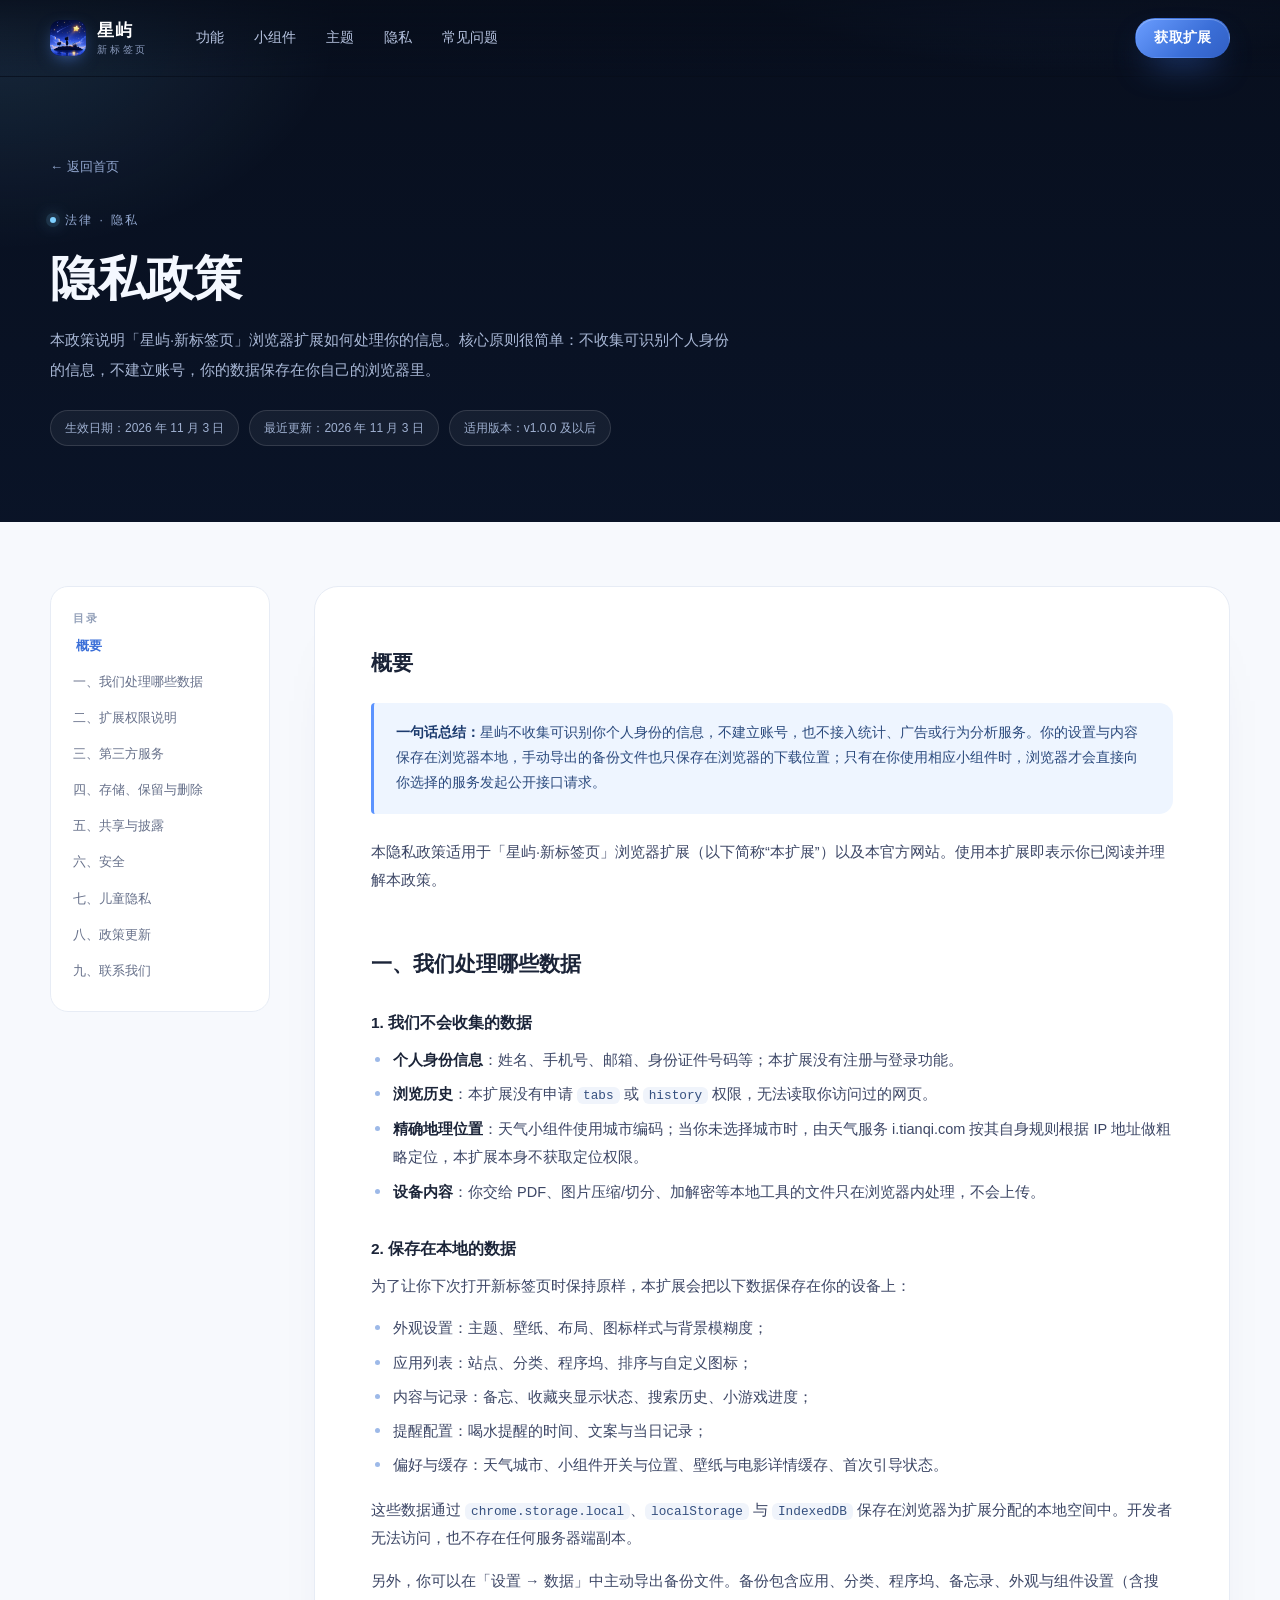
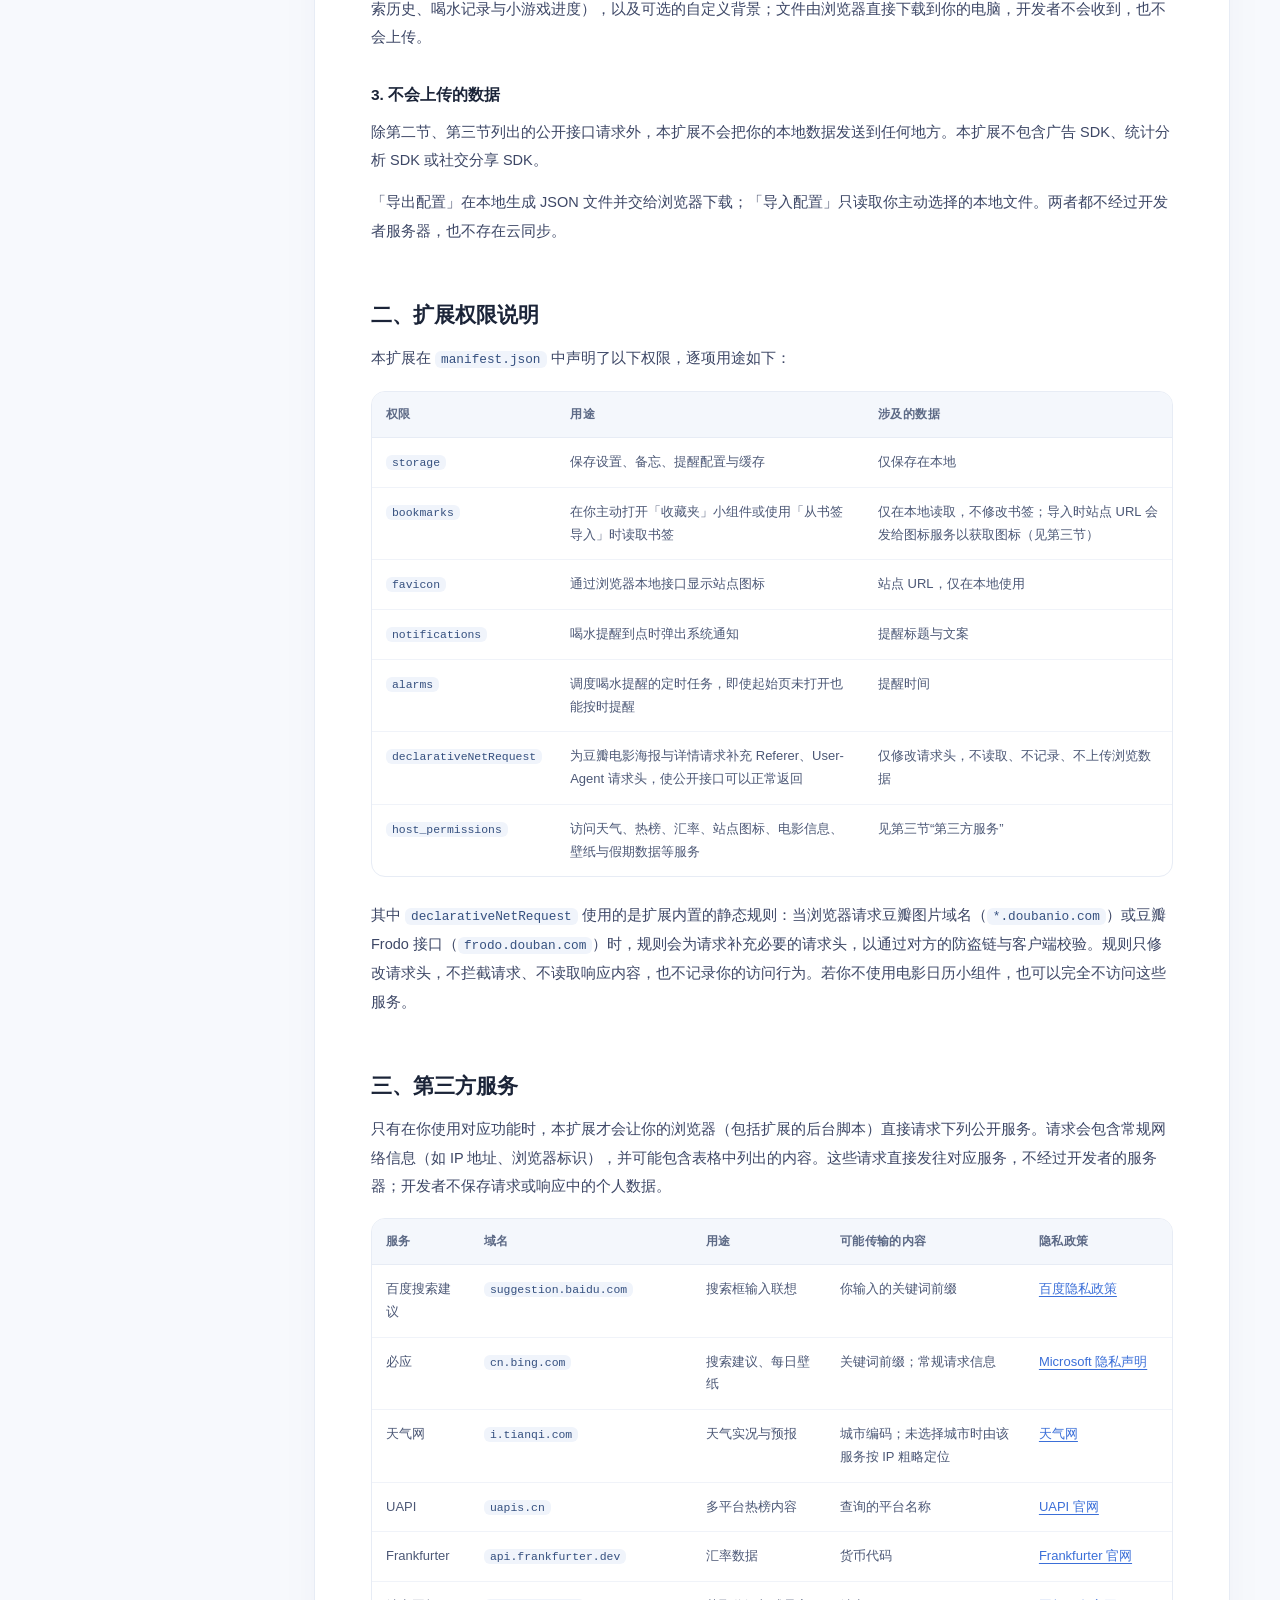
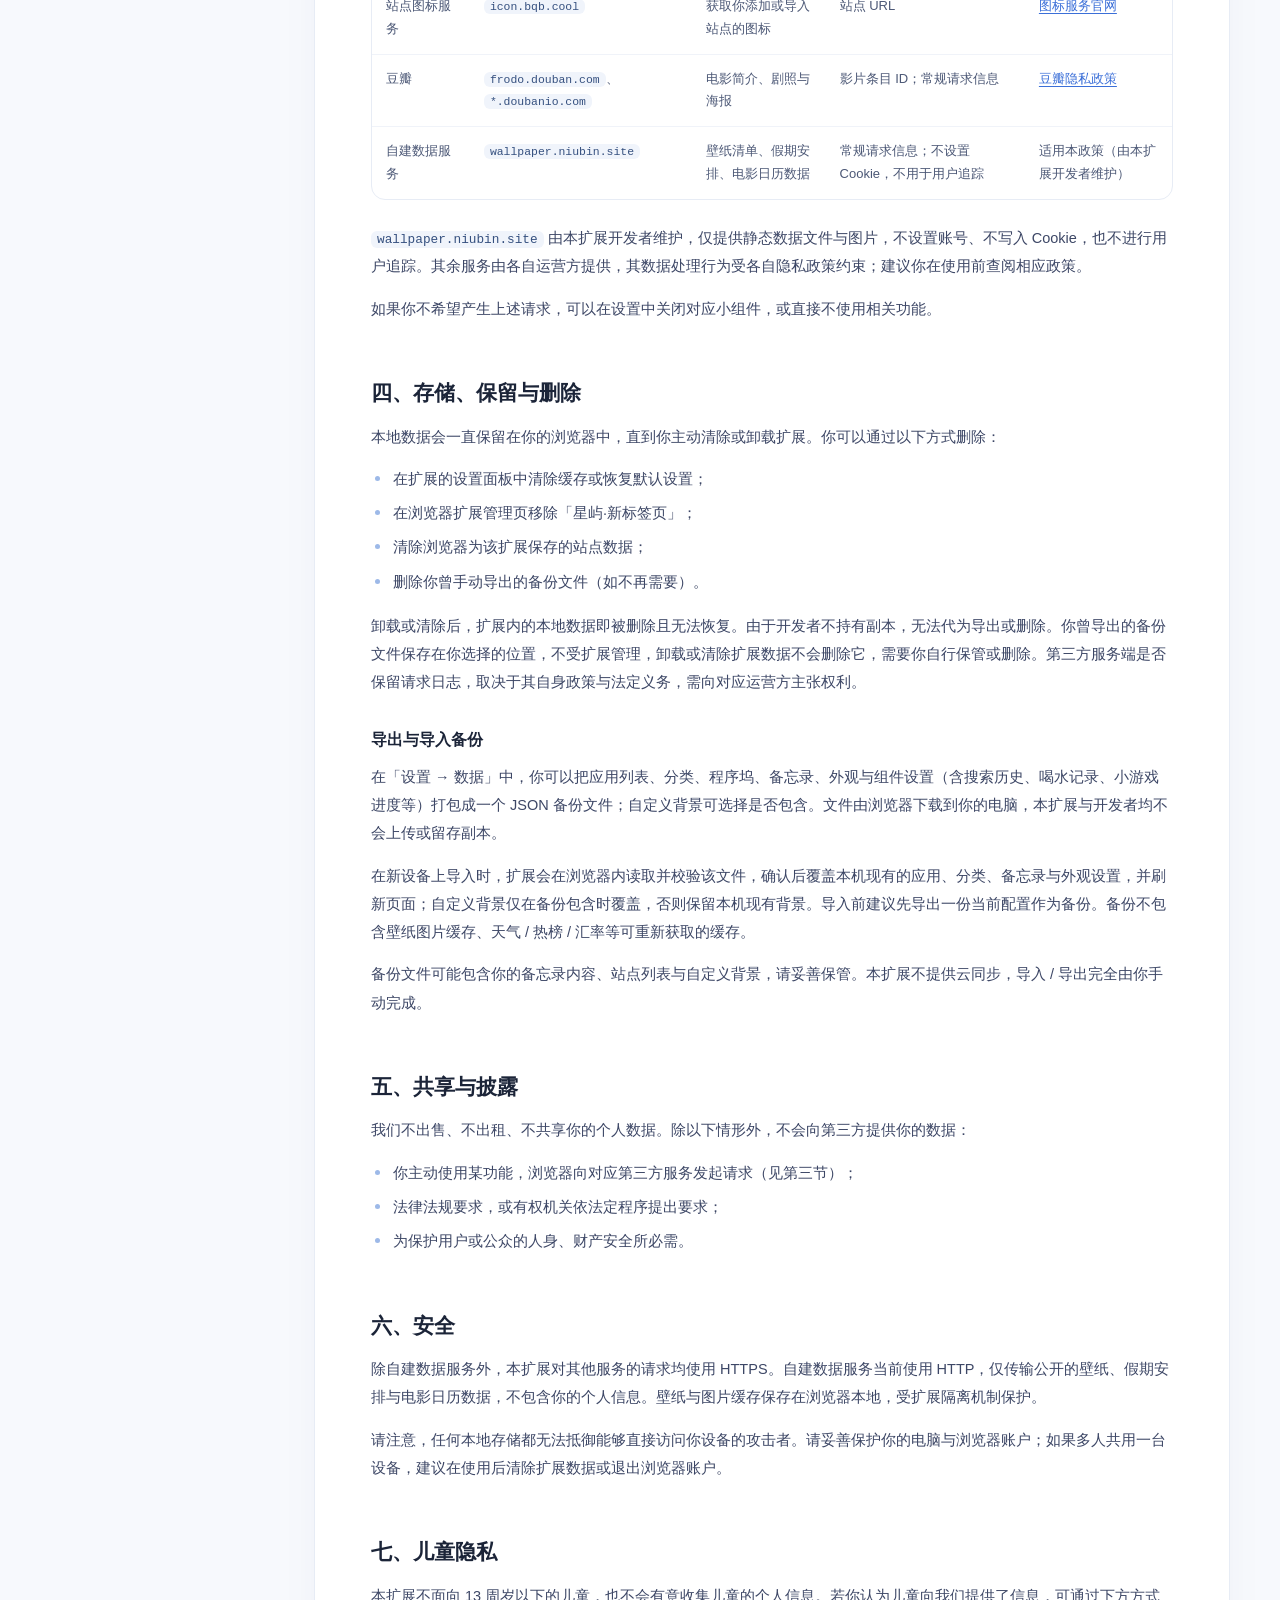
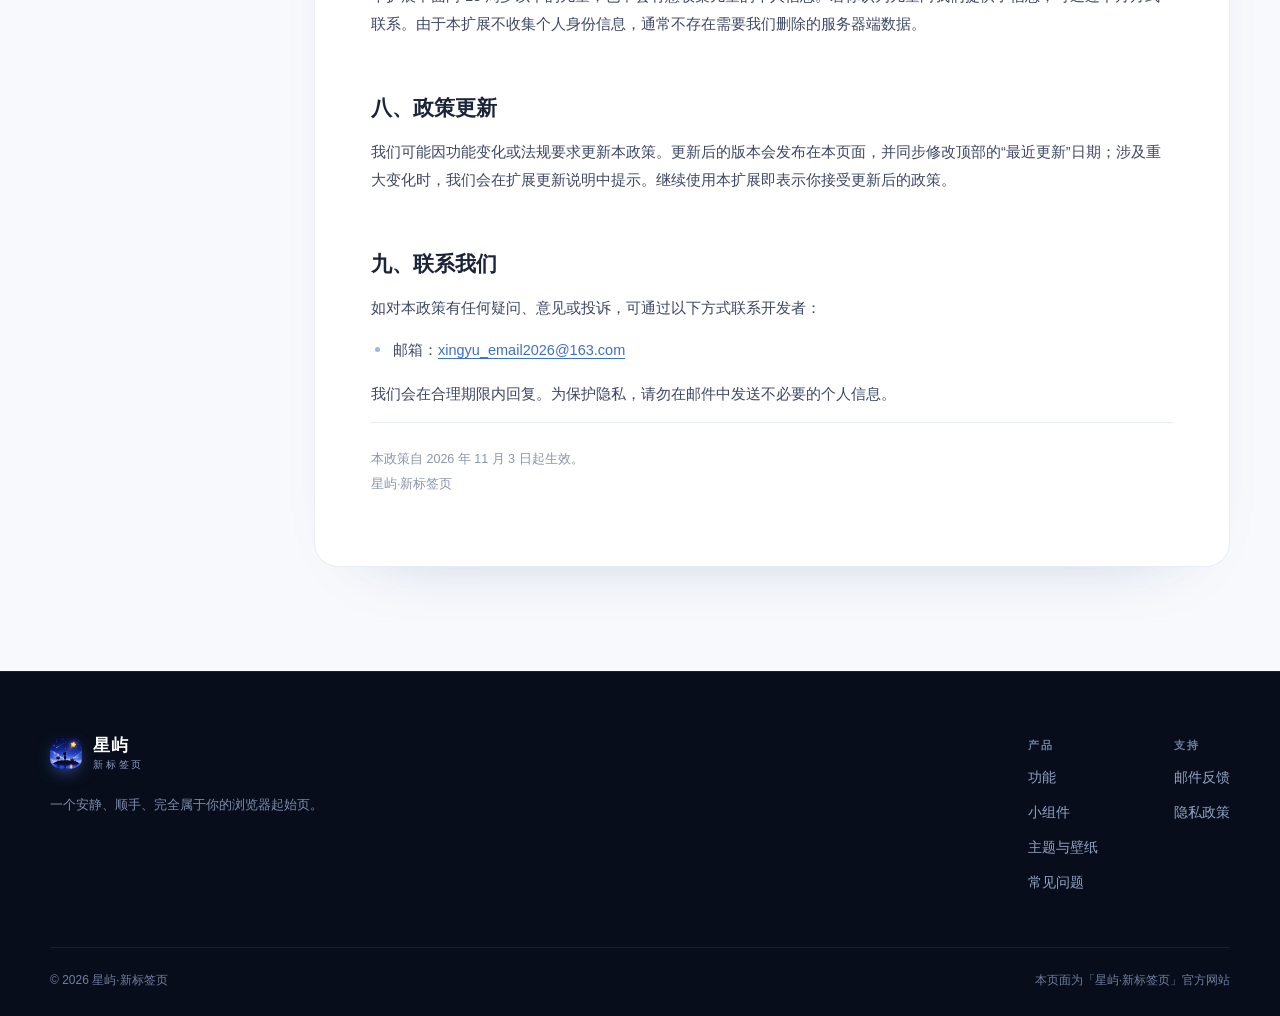
==== privacy.html @ f9086285 "feat: 星屿·新标签页官网 Co-Authored-By: Claude Opus 4.8 (1M context) <noreply@anthropic.com>" ====
<!DOCTYPE html>
<html lang="zh-CN">
<head>
  <meta charset="UTF-8" />
  <meta name="viewport" content="width=device-width, initial-scale=1.0" />
  <title>隐私政策 — 星屿·新标签页</title>
  <meta name="description" content="星屿·新标签页隐私政策：不收集个人身份信息，不建立账号，不接入统计与广告 SDK；设置与内容保存在浏览器本地，并逐项说明扩展权限与第三方服务。" />
  <meta name="theme-color" content="#070d1a" />
  <meta property="og:type" content="article" />
  <meta property="og:title" content="隐私政策 — 星屿·新标签页" />
  <meta property="og:description" content="不收集个人身份信息，数据保存在浏览器本地。完整说明扩展权限与第三方服务。" />
  <link rel="icon" type="image/png" href="assets/img/logo.png" />
  <link rel="apple-touch-icon" href="assets/img/logo.png" />
  <link rel="stylesheet" href="assets/css/site.css" />
</head>
<body>

  <div class="scroll-progress" id="scroll-progress" aria-hidden="true"></div>

  <svg xmlns="http://www.w3.org/2000/svg" class="sprite" aria-hidden="true" focusable="false">
    <symbol id="i-check" viewBox="0 0 24 24"><path d="m5 12.5 4.2 4.2L19 6.6"/></symbol>
    <symbol id="i-menu" viewBox="0 0 24 24"><path d="M4 7h16M4 12h16M4 17h16"/></symbol>
    <symbol id="i-close" viewBox="0 0 24 24"><path d="m6 6 12 12M18 6 6 18"/></symbol>
  </svg>

  <header class="site-header" id="site-header">
    <div class="wrap header-inner">
      <a class="brand" href="index.html" aria-label="星屿·新标签页 首页">
        <img src="assets/img/logo.png" alt="" width="36" height="36" />
        <span class="brand-text"><strong>星屿</strong><small>新标签页</small></span>
      </a>

      <nav class="site-nav" id="site-nav" aria-label="主导航">
        <a href="index.html#features">功能</a>
        <a href="index.html#widgets">小组件</a>
        <a href="index.html#themes">主题</a>
        <a href="index.html#privacy">隐私</a>
        <a href="index.html#faq">常见问题</a>
      </nav>

      <div class="header-actions">
        <a class="btn btn-primary btn-sm" href="index.html#install">获取扩展</a>
        <button class="icon-btn nav-toggle" id="nav-toggle" type="button" aria-label="打开菜单" aria-expanded="false" aria-controls="site-nav">
          <svg class="icon icon-menu" aria-hidden="true"><use href="#i-menu"/></svg>
          <svg class="icon icon-close" aria-hidden="true"><use href="#i-close"/></svg>
        </button>
      </div>
    </div>
  </header>

  <main>
    <section class="legal-hero">
      <div class="wrap">
        <a class="legal-back" href="index.html">← 返回首页</a>
        <p class="eyebrow"><span class="dot"></span>法律 · 隐私</p>
        <h1>隐私政策</h1>
        <p class="legal-intro">
          本政策说明「星屿·新标签页」浏览器扩展如何处理你的信息。核心原则很简单：不收集可识别个人身份的信息，不建立账号，你的数据保存在你自己的浏览器里。
        </p>
        <div class="legal-meta">
          <span>生效日期：2026 年 11 月 3 日</span>
          <span>最近更新：2026 年 11 月 3 日</span>
          <span>适用版本：v1.0.0 及以后</span>
        </div>
      </div>
    </section>

    <section class="legal-body">
      <div class="wrap legal-grid">
        <aside class="legal-toc" aria-label="本页目录">
          <h2>目录</h2>
          <nav>
            <a href="#summary">概要</a>
            <a href="#data">一、我们处理哪些数据</a>
            <a href="#permissions">二、扩展权限说明</a>
            <a href="#third-party">三、第三方服务</a>
            <a href="#storage">四、存储、保留与删除</a>
            <a href="#sharing">五、共享与披露</a>
            <a href="#security">六、安全</a>
            <a href="#children">七、儿童隐私</a>
            <a href="#changes">八、政策更新</a>
            <a href="#contact">九、联系我们</a>
          </nav>
        </aside>

        <article class="legal-card">
          <h2 id="summary">概要</h2>
          <div class="callout">
            <strong>一句话总结：</strong>星屿不收集可识别你个人身份的信息，不建立账号，也不接入统计、广告或行为分析服务。你的设置与内容保存在浏览器本地，手动导出的备份文件也只保存在浏览器的下载位置；只有在你使用相应小组件时，浏览器才会直接向你选择的服务发起公开接口请求。
          </div>
          <p>本隐私政策适用于「星屿·新标签页」浏览器扩展（以下简称“本扩展”）以及本官方网站。使用本扩展即表示你已阅读并理解本政策。</p>

          <h2 id="data">一、我们处理哪些数据</h2>

          <h3>1. 我们不会收集的数据</h3>
          <ul>
            <li><strong>个人身份信息</strong>：姓名、手机号、邮箱、身份证件号码等；本扩展没有注册与登录功能。</li>
            <li><strong>浏览历史</strong>：本扩展没有申请 <code>tabs</code> 或 <code>history</code> 权限，无法读取你访问过的网页。</li>
            <li><strong>精确地理位置</strong>：天气小组件使用城市编码；当你未选择城市时，由天气服务 i.tianqi.com 按其自身规则根据 IP 地址做粗略定位，本扩展本身不获取定位权限。</li>
            <li><strong>设备内容</strong>：你交给 PDF、图片压缩/切分、加解密等本地工具的文件只在浏览器内处理，不会上传。</li>
          </ul>

          <h3>2. 保存在本地的数据</h3>
          <p>为了让你下次打开新标签页时保持原样，本扩展会把以下数据保存在你的设备上：</p>
          <ul>
            <li>外观设置：主题、壁纸、布局、图标样式与背景模糊度；</li>
            <li>应用列表：站点、分类、程序坞、排序与自定义图标；</li>
            <li>内容与记录：备忘、收藏夹显示状态、搜索历史、小游戏进度；</li>
            <li>提醒配置：喝水提醒的时间、文案与当日记录；</li>
            <li>偏好与缓存：天气城市、小组件开关与位置、壁纸与电影详情缓存、首次引导状态。</li>
          </ul>
          <p>这些数据通过 <code>chrome.storage.local</code>、<code>localStorage</code> 与 <code>IndexedDB</code> 保存在浏览器为扩展分配的本地空间中。开发者无法访问，也不存在任何服务器端副本。</p>
          <p>
            另外，你可以在「设置 → 数据」中主动导出备份文件。备份包含应用、分类、程序坞、备忘录、外观与组件设置（含搜索历史、喝水记录与小游戏进度），以及可选的自定义背景；文件由浏览器直接下载到你的电脑，开发者不会收到，也不会上传。
          </p>

          <h3>3. 不会上传的数据</h3>
          <p>除第二节、第三节列出的公开接口请求外，本扩展不会把你的本地数据发送到任何地方。本扩展不包含广告 SDK、统计分析 SDK 或社交分享 SDK。</p>
          <p>「导出配置」在本地生成 JSON 文件并交给浏览器下载；「导入配置」只读取你主动选择的本地文件。两者都不经过开发者服务器，也不存在云同步。</p>

          <h2 id="permissions">二、扩展权限说明</h2>
          <p>本扩展在 <code>manifest.json</code> 中声明了以下权限，逐项用途如下：</p>

          <div class="table-wrap">
            <table>
              <thead>
                <tr><th>权限</th><th>用途</th><th>涉及的数据</th></tr>
              </thead>
              <tbody>
                <tr>
                  <td><code>storage</code></td>
                  <td>保存设置、备忘、提醒配置与缓存</td>
                  <td>仅保存在本地</td>
                </tr>
                <tr>
                  <td><code>bookmarks</code></td>
                  <td>在你主动打开「收藏夹」小组件或使用「从书签导入」时读取书签</td>
                  <td>仅在本地读取，不修改书签；导入时站点 URL 会发给图标服务以获取图标（见第三节）</td>
                </tr>
                <tr>
                  <td><code>favicon</code></td>
                  <td>通过浏览器本地接口显示站点图标</td>
                  <td>站点 URL，仅在本地使用</td>
                </tr>
                <tr>
                  <td><code>notifications</code></td>
                  <td>喝水提醒到点时弹出系统通知</td>
                  <td>提醒标题与文案</td>
                </tr>
                <tr>
                  <td><code>alarms</code></td>
                  <td>调度喝水提醒的定时任务，即使起始页未打开也能按时提醒</td>
                  <td>提醒时间</td>
                </tr>
                <tr>
                  <td><code>declarativeNetRequest</code></td>
                  <td>为豆瓣电影海报与详情请求补充 Referer、User-Agent 请求头，使公开接口可以正常返回</td>
                  <td>仅修改请求头，不读取、不记录、不上传浏览数据</td>
                </tr>
                <tr>
                  <td><code>host_permissions</code></td>
                  <td>访问天气、热榜、汇率、站点图标、电影信息、壁纸与假期数据等服务</td>
                  <td>见第三节“第三方服务”</td>
                </tr>
              </tbody>
            </table>
          </div>

          <p>
            其中 <code>declarativeNetRequest</code> 使用的是扩展内置的静态规则：当浏览器请求豆瓣图片域名（<code>*.doubanio.com</code>）或豆瓣 Frodo 接口（<code>frodo.douban.com</code>）时，规则会为请求补充必要的请求头，以通过对方的防盗链与客户端校验。规则只修改请求头，不拦截请求、不读取响应内容，也不记录你的访问行为。若你不使用电影日历小组件，也可以完全不访问这些服务。
          </p>

          <h2 id="third-party">三、第三方服务</h2>
          <p>
            只有在你使用对应功能时，本扩展才会让你的浏览器（包括扩展的后台脚本）直接请求下列公开服务。请求会包含常规网络信息（如 IP 地址、浏览器标识），并可能包含表格中列出的内容。这些请求直接发往对应服务，不经过开发者的服务器；开发者不保存请求或响应中的个人数据。
          </p>

          <div class="table-wrap">
            <table>
              <thead>
                <tr><th>服务</th><th>域名</th><th>用途</th><th>可能传输的内容</th><th>隐私政策</th></tr>
              </thead>
              <tbody>
                <tr>
                  <td>百度搜索建议</td>
                  <td><code>suggestion.baidu.com</code></td>
                  <td>搜索框输入联想</td>
                  <td>你输入的关键词前缀</td>
                  <td><a href="https://www.baidu.com/duty/yinsiquan.html" target="_blank" rel="noopener">百度隐私政策</a></td>
                </tr>
                <tr>
                  <td>必应</td>
                  <td><code>cn.bing.com</code></td>
                  <td>搜索建议、每日壁纸</td>
                  <td>关键词前缀；常规请求信息</td>
                  <td><a href="https://privacy.microsoft.com/zh-cn/privacystatement" target="_blank" rel="noopener">Microsoft 隐私声明</a></td>
                </tr>
                <tr>
                  <td>天气网</td>
                  <td><code>i.tianqi.com</code></td>
                  <td>天气实况与预报</td>
                  <td>城市编码；未选择城市时由该服务按 IP 粗略定位</td>
                  <td><a href="https://www.tianqi.com/" target="_blank" rel="noopener">天气网</a></td>
                </tr>
                <tr>
                  <td>UAPI</td>
                  <td><code>uapis.cn</code></td>
                  <td>多平台热榜内容</td>
                  <td>查询的平台名称</td>
                  <td><a href="https://uapis.cn/" target="_blank" rel="noopener">UAPI 官网</a></td>
                </tr>
                <tr>
                  <td>Frankfurter</td>
                  <td><code>api.frankfurter.dev</code></td>
                  <td>汇率数据</td>
                  <td>货币代码</td>
                  <td><a href="https://frankfurter.dev/" target="_blank" rel="noopener">Frankfurter 官网</a></td>
                </tr>
                <tr>
                  <td>站点图标服务</td>
                  <td><code>icon.bqb.cool</code></td>
                  <td>获取你添加或导入站点的图标</td>
                  <td>站点 URL</td>
                  <td><a href="https://icon.bqb.cool/" target="_blank" rel="noopener">图标服务官网</a></td>
                </tr>
                <tr>
                  <td>豆瓣</td>
                  <td><code>frodo.douban.com</code>、<code>*.doubanio.com</code></td>
                  <td>电影简介、剧照与海报</td>
                  <td>影片条目 ID；常规请求信息</td>
                  <td><a href="https://www.douban.com/about/privacy" target="_blank" rel="noopener">豆瓣隐私政策</a></td>
                </tr>
                <tr>
                  <td>自建数据服务</td>
                  <td><code>wallpaper.niubin.site</code></td>
                  <td>壁纸清单、假期安排、电影日历数据</td>
                  <td>常规请求信息；不设置 Cookie，不用于用户追踪</td>
                  <td>适用本政策（由本扩展开发者维护）</td>
                </tr>
              </tbody>
            </table>
          </div>

          <p>
            <code>wallpaper.niubin.site</code> 由本扩展开发者维护，仅提供静态数据文件与图片，不设置账号、不写入 Cookie，也不进行用户追踪。其余服务由各自运营方提供，其数据处理行为受各自隐私政策约束；建议你在使用前查阅相应政策。
          </p>
          <p>如果你不希望产生上述请求，可以在设置中关闭对应小组件，或直接不使用相关功能。</p>

          <h2 id="storage">四、存储、保留与删除</h2>
          <p>本地数据会一直保留在你的浏览器中，直到你主动清除或卸载扩展。你可以通过以下方式删除：</p>
          <ul>
            <li>在扩展的设置面板中清除缓存或恢复默认设置；</li>
            <li>在浏览器扩展管理页移除「星屿·新标签页」；</li>
            <li>清除浏览器为该扩展保存的站点数据；</li>
            <li>删除你曾手动导出的备份文件（如不再需要）。</li>
          </ul>
          <p>
            卸载或清除后，扩展内的本地数据即被删除且无法恢复。由于开发者不持有副本，无法代为导出或删除。你曾导出的备份文件保存在你选择的位置，不受扩展管理，卸载或清除扩展数据不会删除它，需要你自行保管或删除。第三方服务端是否保留请求日志，取决于其自身政策与法定义务，需向对应运营方主张权利。
          </p>

          <h3>导出与导入备份</h3>
          <p>
            在「设置 → 数据」中，你可以把应用列表、分类、程序坞、备忘录、外观与组件设置（含搜索历史、喝水记录、小游戏进度等）打包成一个 JSON 备份文件；自定义背景可选择是否包含。文件由浏览器下载到你的电脑，本扩展与开发者均不会上传或留存副本。
          </p>
          <p>
            在新设备上导入时，扩展会在浏览器内读取并校验该文件，确认后覆盖本机现有的应用、分类、备忘录与外观设置，并刷新页面；自定义背景仅在备份包含时覆盖，否则保留本机现有背景。导入前建议先导出一份当前配置作为备份。备份不包含壁纸图片缓存、天气 / 热榜 / 汇率等可重新获取的缓存。
          </p>
          <p>
            备份文件可能包含你的备忘录内容、站点列表与自定义背景，请妥善保管。本扩展不提供云同步，导入 / 导出完全由你手动完成。
          </p>

          <h2 id="sharing">五、共享与披露</h2>
          <p>我们不出售、不出租、不共享你的个人数据。除以下情形外，不会向第三方提供你的数据：</p>
          <ul>
            <li>你主动使用某功能，浏览器向对应第三方服务发起请求（见第三节）；</li>
            <li>法律法规要求，或有权机关依法定程序提出要求；</li>
            <li>为保护用户或公众的人身、财产安全所必需。</li>
          </ul>

          <h2 id="security">六、安全</h2>
          <p>
            除自建数据服务外，本扩展对其他服务的请求均使用 HTTPS。自建数据服务当前使用 HTTP，仅传输公开的壁纸、假期安排与电影日历数据，不包含你的个人信息。壁纸与图片缓存保存在浏览器本地，受扩展隔离机制保护。
          </p>
          <p>
            请注意，任何本地存储都无法抵御能够直接访问你设备的攻击者。请妥善保护你的电脑与浏览器账户；如果多人共用一台设备，建议在使用后清除扩展数据或退出浏览器账户。
          </p>

          <h2 id="children">七、儿童隐私</h2>
          <p>
            本扩展不面向 13 周岁以下的儿童，也不会有意收集儿童的个人信息。若你认为儿童向我们提供了信息，可通过下方方式联系。由于本扩展不收集个人身份信息，通常不存在需要我们删除的服务器端数据。
          </p>

          <h2 id="changes">八、政策更新</h2>
          <p>
            我们可能因功能变化或法规要求更新本政策。更新后的版本会发布在本页面，并同步修改顶部的“最近更新”日期；涉及重大变化时，我们会在扩展更新说明中提示。继续使用本扩展即表示你接受更新后的政策。
          </p>

          <h2 id="contact">九、联系我们</h2>
          <p>如对本政策有任何疑问、意见或投诉，可通过以下方式联系开发者：</p>
          <ul>
            <li>邮箱：<a href="mailto:xingyu_email2026@163.com">xingyu_email2026@163.com</a></li>
          </ul>
          <p>我们会在合理期限内回复。为保护隐私，请勿在邮件中发送不必要的个人信息。</p>

          <p class="legal-foot">本政策自 2026 年 11 月 3 日起生效。<br />星屿·新标签页</p>
        </article>
      </div>
    </section>
  </main>

  <footer class="site-footer">
    <div class="wrap footer-inner">
      <div class="footer-brand">
        <a class="brand" href="index.html">
          <img src="assets/img/logo.png" alt="" width="32" height="32" />
          <span class="brand-text"><strong>星屿</strong><small>新标签页</small></span>
        </a>
        <p>一个安静、顺手、完全属于你的浏览器起始页。</p>
      </div>

      <nav class="footer-links" aria-label="页脚导航">
        <div>
          <h3>产品</h3>
          <a href="index.html#features">功能</a>
          <a href="index.html#widgets">小组件</a>
          <a href="index.html#themes">主题与壁纸</a>
          <a href="index.html#faq">常见问题</a>
        </div>
        <div>
          <h3>支持</h3>
          <a href="mailto:xingyu_email2026@163.com">邮件反馈</a>
          <a href="privacy.html">隐私政策</a>
        </div>
      </nav>
    </div>

    <div class="wrap footer-bottom">
      <p>© <span id="year">2026</span> 星屿·新标签页</p>
      <p>本页面为「星屿·新标签页」官方网站</p>
    </div>
  </footer>

  <script src="assets/js/site.js" defer></script>
</body>
</html>
---- assets/css/site.css ----
/* ==========================================================================
   星屿·新标签页 官网
   纯静态样式，无外部依赖
   ========================================================================== */

:root {
  --deep: #070d1a;
  --deep-2: #0b1224;
  --ink: #1b2438;
  --ink-2: #3d4766;
  --muted: #66708a;
  --muted-light: #9aa8c7;
  --blue: #5b93ff;
  --blue-deep: #3b6fd8;
  --cyan: #7fd0ff;
  --violet: #9b8cff;
  --paper: #f7f9fd;
  --line: #e7ecf5;
  --line-dark: rgba(255, 255, 255, 0.1);
  --radius: 22px;
  --wrap: 1180px;
  --font: -apple-system, BlinkMacSystemFont, "PingFang SC", "Hiragino Sans GB",
    "Microsoft YaHei", "Segoe UI", Roboto, Helvetica, Arial, sans-serif;
  --ease: cubic-bezier(0.22, 0.68, 0.24, 1);
}

*,
*::before,
*::after {
  box-sizing: border-box;
}

html {
  scroll-behavior: smooth;
  scroll-padding-top: 92px;
  -webkit-text-size-adjust: 100%;
}

body {
  margin: 0;
  font-family: var(--font);
  color: var(--ink);
  background: var(--deep);
  line-height: 1.7;
  -webkit-font-smoothing: antialiased;
  text-rendering: optimizeLegibility;
}

img {
  max-width: 100%;
  display: block;
}

a {
  color: inherit;
  text-decoration: none;
}

button {
  font: inherit;
  color: inherit;
}

h1,
h2,
h3,
h4,
p,
ul,
ol,
figure,
dl,
dd {
  margin: 0;
}

ul,
ol {
  padding: 0;
  list-style: none;
}

::selection {
  background: rgba(91, 147, 255, 0.32);
  color: #fff;
}

.wrap {
  width: min(var(--wrap), calc(100% - 48px));
  margin-inline: auto;
}

.wrap-narrow {
  width: min(840px, calc(100% - 48px));
}

.sprite {
  position: absolute;
  width: 0;
  height: 0;
  overflow: hidden;
}

.icon {
  width: 20px;
  height: 20px;
  flex: none;
  fill: none;
  stroke: currentColor;
  stroke-width: 1.7;
  stroke-linecap: round;
  stroke-linejoin: round;
}

/* ==========================================================================
   滚动进度条
   ========================================================================== */

.scroll-progress {
  position: fixed;
  inset: 0 auto auto 0;
  width: 100%;
  height: 3px;
  z-index: 300;
  transform: scaleX(0);
  transform-origin: 0 50%;
  background: linear-gradient(90deg, var(--cyan), var(--blue), var(--violet));
  box-shadow: 0 0 18px rgba(91, 147, 255, 0.65);
  pointer-events: none;
}

/* ==========================================================================
   头部
   ========================================================================== */

.site-header {
  position: fixed;
  inset: 0 0 auto 0;
  z-index: 120;
  background: linear-gradient(180deg, rgba(7, 13, 26, 0.72), rgba(7, 13, 26, 0));
  transition: background 0.35s var(--ease), border-color 0.35s var(--ease),
    backdrop-filter 0.35s var(--ease);
  border-bottom: 1px solid transparent;
}

.site-header.is-scrolled {
  background: rgba(7, 13, 26, 0.82);
  border-bottom-color: rgba(255, 255, 255, 0.08);
  backdrop-filter: blur(16px) saturate(140%);
  -webkit-backdrop-filter: blur(16px) saturate(140%);
}

.header-inner {
  display: flex;
  align-items: center;
  gap: 36px;
  height: 76px;
}

.brand {
  display: inline-flex;
  align-items: center;
  gap: 11px;
  color: #fff;
}

.brand img {
  border-radius: 10px;
  box-shadow: 0 6px 18px -6px rgba(91, 147, 255, 0.7);
}

.brand-text {
  display: flex;
  flex-direction: column;
  line-height: 1.15;
}

.brand-text strong {
  font-size: 17px;
  letter-spacing: 0.08em;
  font-weight: 700;
}

.brand-text small {
  font-size: 10px;
  letter-spacing: 0.28em;
  color: #8b9bbd;
  margin-top: 3px;
}

.site-nav {
  display: flex;
  align-items: center;
  gap: 30px;
  margin-left: 12px;
}

.site-nav a {
  font-size: 14px;
  color: #b6c3e0;
  transition: color 0.2s var(--ease);
  position: relative;
}

.site-nav a::after {
  content: "";
  position: absolute;
  left: 0;
  right: 0;
  bottom: -8px;
  height: 2px;
  border-radius: 2px;
  background: linear-gradient(90deg, var(--cyan), var(--blue));
  transform: scaleX(0);
  transform-origin: 0 50%;
  transition: transform 0.3s var(--ease);
}

.site-nav a:hover {
  color: #fff;
}

.site-nav a:hover::after {
  transform: scaleX(1);
}

.header-actions {
  margin-left: auto;
  display: flex;
  align-items: center;
  gap: 12px;
}

.icon-btn {
  width: 40px;
  height: 40px;
  border-radius: 50%;
  border: 1px solid rgba(255, 255, 255, 0.16);
  background: rgba(255, 255, 255, 0.04);
  display: inline-flex;
  align-items: center;
  justify-content: center;
  color: #c3d0e8;
  cursor: pointer;
  transition: background 0.2s, color 0.2s, border-color 0.2s, transform 0.2s;
}

.icon-btn:hover {
  background: rgba(255, 255, 255, 0.1);
  color: #fff;
  border-color: rgba(255, 255, 255, 0.3);
  transform: translateY(-1px);
}

.nav-toggle {
  display: none;
}

.nav-toggle .icon-close {
  display: none;
}

.nav-open .nav-toggle .icon-menu {
  display: none;
}

.nav-open .nav-toggle .icon-close {
  display: block;
}

/* ==========================================================================
   按钮
   ========================================================================== */

.btn {
  display: inline-flex;
  align-items: center;
  justify-content: center;
  gap: 9px;
  height: 50px;
  padding: 0 24px;
  border-radius: 999px;
  font-size: 15px;
  font-weight: 600;
  letter-spacing: 0.01em;
  white-space: nowrap;
  cursor: pointer;
  border: 1px solid transparent;
  transition: transform 0.25s var(--ease), box-shadow 0.25s var(--ease),
    background 0.25s var(--ease), border-color 0.25s var(--ease), color 0.25s;
}

.btn .icon {
  width: 18px;
  height: 18px;
}

.btn-primary {
  color: #fff;
  background: linear-gradient(135deg, #6a9dff, #3b6fd8 62%, #315fc4);
  box-shadow: 0 16px 34px -14px rgba(59, 111, 216, 0.9),
    inset 0 1px 0 rgba(255, 255, 255, 0.25);
}

.btn-primary:hover {
  transform: translateY(-2px);
  box-shadow: 0 22px 40px -14px rgba(59, 111, 216, 0.95),
    inset 0 1px 0 rgba(255, 255, 255, 0.3);
}

.btn-ghost {
  color: #dbe6ff;
  border-color: rgba(255, 255, 255, 0.18);
  background: rgba(255, 255, 255, 0.04);
  backdrop-filter: blur(8px);
  -webkit-backdrop-filter: blur(8px);
}

.btn-ghost:hover {
  background: rgba(255, 255, 255, 0.1);
  border-color: rgba(255, 255, 255, 0.32);
  transform: translateY(-2px);
}

.btn-light {
  color: #1c3155;
  background: #fff;
  box-shadow: 0 16px 34px -18px rgba(0, 0, 0, 0.55);
}

.btn-light:hover {
  transform: translateY(-2px);
  box-shadow: 0 22px 40px -18px rgba(0, 0, 0, 0.6);
}

.btn-sm {
  height: 40px;
  padding: 0 18px;
  font-size: 13.5px;
}

.btn.is-disabled {
  opacity: 0.5;
  cursor: not-allowed;
  pointer-events: none;
}

/* ==========================================================================
   Hero
   ========================================================================== */

.hero {
  position: relative;
  padding: 158px 0 0;
  overflow: hidden;
  background: var(--deep);
  isolation: isolate;
}

.hero::before {
  content: "";
  position: absolute;
  inset: -20% -10% auto -10%;
  height: 130%;
  z-index: -2;
  background:
    radial-gradient(900px 520px at 72% 6%, rgba(91, 147, 255, 0.28), transparent 62%),
    radial-gradient(760px 460px at 8% 18%, rgba(127, 208, 255, 0.16), transparent 64%),
    radial-gradient(620px 420px at 88% 72%, rgba(155, 140, 255, 0.16), transparent 66%),
    linear-gradient(180deg, #070d1a 0%, #081021 46%, #0a1428 100%);
}

.hero::after {
  content: "";
  position: absolute;
  inset: auto 0 0 0;
  height: 220px;
  z-index: -1;
  background: linear-gradient(180deg, transparent, rgba(10, 20, 40, 0.65));
  pointer-events: none;
}

.starfield {
  position: absolute;
  inset: -6% 0 auto;
  width: 100%;
  height: 112%;
  z-index: -1;
  opacity: 0.9;
  pointer-events: none;
  will-change: transform;
}

.hero-inner {
  display: grid;
  grid-template-columns: 1.02fr 1fr;
  align-items: center;
  gap: 60px;
  position: relative;
  z-index: 2;
}

.hero-copy > * {
  animation: rise-in 0.9s var(--ease) both;
}

.hero-copy > *:nth-child(1) { animation-delay: 0.05s; }
.hero-copy > *:nth-child(2) { animation-delay: 0.12s; }
.hero-copy > *:nth-child(3) { animation-delay: 0.2s; }
.hero-copy > *:nth-child(4) { animation-delay: 0.28s; }
.hero-copy > *:nth-child(5) { animation-delay: 0.36s; }

.eyebrow {
  display: inline-flex;
  align-items: center;
  gap: 9px;
  font-size: 12px;
  letter-spacing: 0.2em;
  color: #93a8d0;
  text-transform: uppercase;
}

.eyebrow .dot {
  width: 6px;
  height: 6px;
  border-radius: 50%;
  background: var(--cyan);
  box-shadow: 0 0 0 4px rgba(127, 208, 255, 0.12),
    0 0 16px rgba(127, 208, 255, 0.9);
}

.hero h1 {
  margin: 22px 0 24px;
  font-size: clamp(2.5rem, 5.1vw, 4.05rem);
  line-height: 1.18;
  font-weight: 800;
  letter-spacing: -0.015em;
  color: #f4f8ff;
}

.grad {
  background: linear-gradient(115deg, #b7d4ff 0%, #6fa2ff 38%, #7fd0ff 66%, #b3a6ff 100%);
  -webkit-background-clip: text;
  background-clip: text;
  color: transparent;
}

.hero-lead {
  max-width: 550px;
  font-size: 16.5px;
  line-height: 1.95;
  color: #a9b8d6;
}

.hero-actions {
  display: flex;
  flex-wrap: wrap;
  gap: 14px;
  margin-top: 34px;
}

.hero-meta {
  display: flex;
  flex-wrap: wrap;
  gap: 10px 22px;
  margin-top: 28px;
  font-size: 12.5px;
  color: #8e9dbd;
}

.hero-meta li {
  display: inline-flex;
  align-items: center;
  gap: 7px;
}

.hero-meta .icon {
  width: 14px;
  height: 14px;
  color: #7fd0ff;
}

/* ---------- 浏览器窗口示意 ---------- */

.hero-visual {
  position: relative;
  perspective: 1200px;
  animation: rise-in 1.1s 0.2s var(--ease) both;
}

.hero-visual::before {
  content: "";
  position: absolute;
  inset: -10% -8%;
  z-index: 0;
  border-radius: 50%;
  background: radial-gradient(
    closest-side,
    rgba(91, 147, 255, 0.24),
    rgba(127, 208, 255, 0.1) 48%,
    transparent 72%
  );
  filter: blur(26px);
  pointer-events: none;
}

@media (min-width: 1280px) {
  .hero-visual {
    width: 108%;
    margin-left: -4%;
  }
}

.mock {
  position: relative;
  z-index: 1;
  transform-style: preserve-3d;
  will-change: transform;
}

.mock-window {
  border-radius: 20px;
  overflow: hidden;
  border: 1px solid rgba(255, 255, 255, 0.16);
  background: #0a1324;
  box-shadow:
    0 50px 100px -30px rgba(0, 0, 0, 0.75),
    0 0 0 1px rgba(255, 255, 255, 0.04),
    inset 0 1px 0 rgba(255, 255, 255, 0.1);
}

.mock-bar {
  height: 38px;
  display: flex;
  align-items: center;
  gap: 12px;
  padding: 0 15px;
  background: rgba(8, 15, 30, 0.92);
  border-bottom: 1px solid rgba(255, 255, 255, 0.08);
}

.mock-dots {
  display: inline-flex;
  gap: 6px;
}

.mock-dots i {
  width: 9px;
  height: 9px;
  border-radius: 50%;
  background: #3a4a68;
}

.mock-dots i:nth-child(1) { background: #ff6f6a; }
.mock-dots i:nth-child(2) { background: #ffc35a; }
.mock-dots i:nth-child(3) { background: #5fd47e; }

.mock-url {
  flex: 1;
  max-width: 260px;
  margin-inline: auto;
  height: 22px;
  border-radius: 7px;
  background: rgba(255, 255, 255, 0.07);
  color: #8fa1c3;
  font-size: 10.5px;
  display: inline-flex;
  align-items: center;
  justify-content: center;
  letter-spacing: 0.08em;
}

.mock-scene {
  position: relative;
  aspect-ratio: 1600 / 891;
  overflow: hidden;
  background: #0a1324;
}

.mock-shot {
  display: block;
  width: 100%;
  height: 100%;
  object-fit: cover;
}

/* ---------- 数据条 ---------- */

.stats {
  display: grid;
  grid-template-columns: repeat(4, 1fr);
  gap: 20px;
  margin-top: 82px;
  padding: 30px 0 46px;
  border-top: 1px solid rgba(255, 255, 255, 0.1);
}

.stats dt {
  font-size: clamp(26px, 3vw, 36px);
  font-weight: 700;
  line-height: 1.2;
  letter-spacing: -0.01em;
  background: linear-gradient(120deg, #fff, #9cc4ff 70%, #b3a6ff);
  -webkit-background-clip: text;
  background-clip: text;
  color: transparent;
  font-variant-numeric: tabular-nums;
}

.stats dd {
  margin-top: 6px;
  font-size: 12.5px;
  color: #8e9dbd;
  letter-spacing: 0.03em;
}

/* ==========================================================================
   主内容（浅色区域）
   ========================================================================== */

.main-light {
  position: relative;
  z-index: 3;
  margin-top: -36px;
  border-radius: 38px 38px 0 0;
  background: var(--paper);
}

/* ---------- 关键词跑马灯 ---------- */

.marquee {
  overflow: hidden;
  border-bottom: 1px solid var(--line);
  background: linear-gradient(180deg, #fff, #f7f9fd);
  padding: 16px 0;
  -webkit-mask-image: linear-gradient(90deg, transparent, #000 7%, #000 93%, transparent);
  mask-image: linear-gradient(90deg, transparent, #000 7%, #000 93%, transparent);
}

.marquee-track {
  display: flex;
  width: max-content;
  animation: marquee 44s linear infinite;
}

.marquee:hover .marquee-track {
  animation-play-state: paused;
}

.marquee-track span {
  position: relative;
  padding: 0 26px;
  font-size: 13px;
  letter-spacing: 0.14em;
  color: #7d89a5;
  white-space: nowrap;
}

.marquee-track span::after {
  content: "·";
  position: absolute;
  right: -2px;
  color: #b9c4d8;
}

/* ---------- 通用 section ---------- */

.section {
  position: relative;
  padding: 104px 0;
}

.section-white {
  background: #fff;
}

.section-head {
  max-width: 660px;
  margin-bottom: 52px;
}

.section-head h2,
.install h2 {
  margin: 16px 0 16px;
  font-size: clamp(1.7rem, 3.2vw, 2.5rem);
  line-height: 1.32;
  font-weight: 750;
  letter-spacing: -0.01em;
  color: var(--ink);
  text-wrap: balance;
}

.section-lead {
  font-size: 15px;
  line-height: 1.9;
  color: var(--muted);
}

.eyebrow-dark {
  color: #7d8db0;
}

.eyebrow-dark .dot {
  background: var(--blue);
  box-shadow: 0 0 0 4px rgba(91, 147, 255, 0.12),
    0 0 14px rgba(91, 147, 255, 0.7);
}

.eyebrow-light {
  color: #9fb5dd;
}

/* ---------- 功能卡片 ---------- */

.feature-grid {
  display: grid;
  grid-template-columns: repeat(3, 1fr);
  gap: 22px;
}

.feature {
  position: relative;
  padding: 30px 28px 32px;
  border-radius: 20px;
  background: #fff;
  border: 1px solid var(--line);
  transition: transform 0.4s var(--ease), box-shadow 0.4s var(--ease),
    border-color 0.4s var(--ease);
  overflow: hidden;
}

.feature::after {
  content: "";
  position: absolute;
  inset: auto -40% -60% auto;
  width: 220px;
  height: 220px;
  border-radius: 50%;
  background: radial-gradient(circle, rgba(91, 147, 255, 0.14), transparent 68%);
  opacity: 0;
  transition: opacity 0.5s var(--ease);
  pointer-events: none;
}

.feature:hover {
  transform: translateY(-6px);
  border-color: #d8e3f7;
  box-shadow: 0 30px 60px -34px rgba(23, 44, 90, 0.4);
}

.feature:hover::after {
  opacity: 1;
}

.feature-icon {
  width: 48px;
  height: 48px;
  border-radius: 15px;
  display: grid;
  place-items: center;
  color: var(--blue-deep);
  background: linear-gradient(140deg, rgba(91, 147, 255, 0.16), rgba(127, 208, 255, 0.08));
  border: 1px solid rgba(91, 147, 255, 0.16);
}

.feature-icon .icon {
  width: 23px;
  height: 23px;
}

.feature h3 {
  margin: 20px 0 10px;
  font-size: 17px;
  font-weight: 700;
  letter-spacing: 0.01em;
}

.feature p {
  font-size: 13.5px;
  line-height: 1.9;
  color: var(--muted);
}

.feature-list {
  display: grid;
  grid-template-columns: repeat(2, minmax(0, 1fr));
  gap: 14px 40px;
  margin-top: 42px;
  padding: 26px 30px;
  border-radius: 18px;
  background: #fff;
  border: 1px solid var(--line);
}

.feature-list li {
  display: flex;
  align-items: flex-start;
  gap: 10px;
  font-size: 13.5px;
  color: #4c5876;
  line-height: 1.7;
}

.feature-list .icon {
  width: 17px;
  height: 17px;
  margin-top: 3px;
  padding: 3px;
  border-radius: 50%;
  color: #fff;
  background: linear-gradient(135deg, #6fa2ff, #3b6fd8);
  box-sizing: content-box;
  stroke-width: 2.4;
}

/* ---------- 组件实拍 ---------- */

.gallery {
  position: relative;
  overflow: hidden;
  padding: 96px 0 100px;
  background:
    radial-gradient(900px 520px at 12% 0%, rgba(91, 147, 255, 0.2), transparent 60%),
    radial-gradient(720px 460px at 96% 68%, rgba(155, 140, 255, 0.14), transparent 64%),
    radial-gradient(540px 360px at 70% 0%, rgba(127, 208, 255, 0.1), transparent 66%),
    linear-gradient(180deg, #080f1e, #0b1730 52%, #080f1e);
  color: #fff;
}

.gallery::before {
  content: "";
  position: absolute;
  inset: 0;
  z-index: 0;
  background-image: radial-gradient(rgba(255, 255, 255, 0.2) 1px, transparent 1px);
  background-size: 34px 34px;
  opacity: 0.1;
  mask-image: radial-gradient(circle at 50% 0%, #000, transparent 68%);
  -webkit-mask-image: radial-gradient(circle at 50% 0%, #000, transparent 68%);
  pointer-events: none;
}

.gallery .wrap {
  position: relative;
  z-index: 1;
}

.gallery .section-head {
  margin-bottom: 40px;
}

.gallery .section-head h2 {
  color: #f4f8ff;
}

.gallery .section-lead {
  color: #a6b5d4;
}

.gallery-row {
  display: grid;
  gap: 28px;
}

.gallery-row--wide {
  grid-template-columns: repeat(4, minmax(0, 1fr));
}

.gallery-row--square {
  grid-template-columns: repeat(6, minmax(0, 1fr));
  margin-top: 18px;
}

.gallery-card {
  margin: 0;
}

.gallery-thumb {
  position: relative;
  display: block;
  overflow: hidden;
  border-radius: 16px;
  border: 1px solid rgba(255, 255, 255, 0.12);
  background: #0a1428;
  box-shadow: 0 26px 54px -34px rgba(0, 0, 0, 0.9);
  transition: transform 0.45s var(--ease), box-shadow 0.45s var(--ease),
    border-color 0.45s var(--ease), background 0.45s var(--ease);
}

.gallery-thumb img {
  display: block;
  width: 100%;
  height: 100%;
  object-fit: cover;
  transition: transform 0.6s var(--ease);
}

.gallery-row--wide .gallery-thumb {
  aspect-ratio: 2.15 / 1;
}

.gallery-row--wide .gallery-thumb img {
  object-fit: contain;
}

.gallery-row--square .gallery-thumb {
  aspect-ratio: 1 / 1;
}

.gallery-card:hover .gallery-thumb {
  transform: translateY(-4px);
  border-color: rgba(127, 208, 255, 0.3);
  box-shadow: 0 34px 66px -32px rgba(0, 0, 0, 0.95),
    0 0 40px -18px rgba(91, 147, 255, 0.45);
}

.gallery-card:hover .gallery-thumb img {
  transform: scale(1.03);
}

.gallery-card figcaption {
  display: flex;
  flex-direction: column;
  align-items: flex-start;
  gap: 3px;
  padding: 9px 2px 0;
}

.gallery-card figcaption strong {
  font-size: 12.5px;
  font-weight: 600;
  color: #e8eefc;
  letter-spacing: 0.01em;
}

.gallery-card figcaption span {
  max-width: 100%;
  overflow: hidden;
  white-space: nowrap;
  text-overflow: ellipsis;
  font-size: 10.5px;
  color: #8494b6;
}

.gallery-cta .gallery-thumb {
  display: flex;
  align-items: center;
  justify-content: center;
  background: rgba(255, 255, 255, 0.025);
  border-style: dashed;
  border-color: rgba(255, 255, 255, 0.18);
  box-shadow: none;
}

.gallery-cta-inner {
  display: flex;
  flex-direction: column;
  align-items: center;
  gap: 8px;
  padding: 18px;
  text-align: center;
}

.gallery-cta .icon {
  width: 26px;
  height: 26px;
  color: #9cc4ff;
}

.gallery-cta strong {
  font-size: 13px;
  font-weight: 600;
  color: #e8eefc;
}

.gallery-cta small {
  font-size: 10.5px;
  color: #8494b6;
}

.gallery-cta:hover .gallery-thumb {
  background: rgba(91, 147, 255, 0.08);
  border-color: rgba(127, 208, 255, 0.4);
}

.gallery-icons {
  display: grid;
  grid-template-columns: repeat(9, minmax(0, 1fr));
  gap: 14px;
  margin-top: 28px;
  padding-top: 26px;
  border-top: 1px solid rgba(255, 255, 255, 0.1);
}

.gallery-icon {
  text-align: center;
}

.gallery-icon img {
  width: 100%;
  height: auto;
  max-width: 72px;
  aspect-ratio: 1 / 1;
  object-fit: cover;
  margin-inline: auto;
  border-radius: 18px;
  border: 1px solid rgba(255, 255, 255, 0.14);
  box-shadow: 0 16px 30px -20px rgba(0, 0, 0, 0.9);
  transition: transform 0.3s var(--ease), border-color 0.3s var(--ease);
}

.gallery-icon:hover img {
  transform: translateY(-3px) scale(1.02);
  border-color: rgba(127, 208, 255, 0.32);
}

.gallery-icon span {
  display: block;
  margin-top: 7px;
  font-size: 11px;
  color: #9fb0d0;
}

.gallery-foot {
  display: flex;
  align-items: center;
  justify-content: space-between;
  gap: 20px;
  flex-wrap: wrap;
  margin-top: 36px;
}

.gallery-note {
  font-size: 12px;
  color: #7485a8;
}

.gallery-link {
  display: inline-flex;
  align-items: center;
  gap: 7px;
  padding-bottom: 2px;
  border-bottom: 1px solid rgba(156, 196, 255, 0.35);
  font-size: 13px;
  color: #9cc4ff;
  transition: color 0.25s, border-color 0.25s;
}

.gallery-link .icon {
  width: 15px;
  height: 15px;
}

.gallery-link:hover {
  color: #fff;
  border-bottom-color: rgba(255, 255, 255, 0.6);
}

/* ---------- 小组件网格 ---------- */

.widget-panel {
  display: grid;
  grid-template-columns: repeat(4, minmax(0, 1fr));
  gap: 6px;
  padding: 14px;
  border-radius: 26px;
  background: #fff;
  border: 1px solid var(--line);
  box-shadow: 0 30px 70px -50px rgba(23, 44, 90, 0.35);
}

.widget {
  display: flex;
  align-items: flex-start;
  gap: 13px;
  padding: 17px 16px;
  border-radius: 16px;
  transition: background 0.3s var(--ease), transform 0.3s var(--ease);
}

.widget:hover {
  background: #f4f8ff;
  transform: translateY(-2px);
}

.widget-icon {
  width: 38px;
  height: 38px;
  flex: none;
  border-radius: 12px;
  display: grid;
  place-items: center;
  color: #3b6fd8;
  background: #eef4ff;
  border: 1px solid rgba(91, 147, 255, 0.14);
}

.widget-icon .icon {
  width: 19px;
  height: 19px;
}

.widget h3 {
  font-size: 14px;
  font-weight: 650;
  color: var(--ink);
  line-height: 1.5;
}

.widget p {
  margin-top: 2px;
  font-size: 12px;
  line-height: 1.65;
  color: #7b87a3;
}

/* ---------- 主题 ---------- */

.theme-story-grid {
  display: grid;
  grid-template-columns: minmax(0, 1.05fr) minmax(0, 0.95fr);
  gap: 72px;
  align-items: start;
}

.theme-story-sticky {
  position: sticky;
  top: calc(50vh - 220px);
  padding-bottom: 72px;
}

.theme-frame {
  border-radius: 20px;
  overflow: hidden;
  border: 1px solid rgba(10, 20, 40, 0.12);
  background: #0a1324;
  box-shadow:
    0 44px 90px -38px rgba(17, 34, 68, 0.55),
    0 0 0 1px rgba(255, 255, 255, 0.6);
}

.theme-frame-bar {
  height: 38px;
  display: flex;
  align-items: center;
  gap: 12px;
  padding: 0 15px;
  background: #0b1426;
  border-bottom: 1px solid rgba(255, 255, 255, 0.08);
}

.theme-frame-url {
  flex: 1;
  max-width: 260px;
  margin-inline: auto;
  height: 22px;
  border-radius: 7px;
  background: rgba(255, 255, 255, 0.07);
  color: #8fa1c3;
  font-size: 10.5px;
  letter-spacing: 0.12em;
  display: inline-flex;
  align-items: center;
  justify-content: center;
}

.theme-screens {
  position: relative;
  aspect-ratio: 1024 / 593;
  background: #0a1324;
}

.theme-screen {
  position: absolute;
  inset: 0;
  width: 100%;
  height: 100%;
  object-fit: cover;
  opacity: 0;
  transform: scale(1.03);
  transition: opacity 0.65s var(--ease), transform 1.4s var(--ease);
}

.theme-screen.is-active {
  opacity: 1;
  transform: scale(1);
}

.theme-dots {
  display: flex;
  flex-wrap: wrap;
  justify-content: center;
  gap: 20px;
  margin-top: 20px;
}

.theme-dots span {
  display: inline-flex;
  align-items: center;
  gap: 7px;
  font-size: 11.5px;
  letter-spacing: 0.06em;
  color: #9aa8c7;
  transition: color 0.35s var(--ease);
}

.theme-dots i {
  width: 6px;
  height: 6px;
  border-radius: 999px;
  background: #c7d2e6;
  transition: width 0.35s var(--ease), background 0.35s var(--ease);
}

.theme-dots span.is-active {
  color: var(--blue-deep);
}

.theme-dots span.is-active i {
  width: 18px;
  background: linear-gradient(90deg, var(--blue), var(--cyan));
}

.theme-story-note {
  margin-top: 12px;
  text-align: center;
  font-size: 11.5px;
  color: #9aa8c7;
}

.theme-steps {
  padding-bottom: 24px;
}

.theme-step {
  min-height: 62vh;
  display: flex;
  flex-direction: column;
  justify-content: center;
  padding: 24px 0 24px 34px;
  border-left: 1px solid var(--line);
  opacity: 0.4;
  transition: opacity 0.5s var(--ease), border-color 0.5s var(--ease);
}

.theme-step.is-active {
  opacity: 1;
  border-left-color: rgba(91, 147, 255, 0.5);
}

.theme-step .step-no {
  font-size: 11px;
  font-weight: 700;
  letter-spacing: 0.26em;
  color: #93a3c4;
}

.theme-step.is-active .step-no {
  color: var(--blue-deep);
}

.theme-step h3 {
  margin: 12px 0;
  font-size: clamp(1.3rem, 2.3vw, 1.75rem);
  line-height: 1.4;
  font-weight: 700;
  color: var(--ink);
}

.theme-step p {
  font-size: 14.5px;
  line-height: 1.9;
  color: var(--muted);
  max-width: 400px;
}

.theme-step ul {
  margin-top: 18px;
  display: flex;
  flex-direction: column;
  gap: 9px;
}

.theme-step li {
  position: relative;
  padding-left: 16px;
  font-size: 13px;
  color: #5a6684;
}

.theme-step li::before {
  content: "";
  position: absolute;
  left: 0;
  top: 10px;
  width: 5px;
  height: 5px;
  border-radius: 50%;
  background: #8fb7ff;
}

.theme-notes {
  display: flex;
  flex-wrap: wrap;
  justify-content: center;
  gap: 12px;
  margin-top: 32px;
}

.theme-notes span {
  display: inline-flex;
  align-items: center;
  gap: 7px;
  padding: 9px 16px;
  border-radius: 999px;
  background: #fff;
  border: 1px solid var(--line);
  font-size: 12.5px;
  color: #5d6a86;
}

.theme-notes .icon {
  width: 14px;
  height: 14px;
  padding: 2px;
  box-sizing: content-box;
  border-radius: 50%;
  color: #fff;
  background: linear-gradient(135deg, #6fa2ff, #3b6fd8);
  stroke-width: 2.6;
}

/* ---------- 隐私 ---------- */

.privacy-band {
  position: relative;
  display: grid;
  grid-template-columns: minmax(0, 0.95fr) minmax(0, 1.05fr);
  gap: 60px;
  padding: 58px 56px;
  border-radius: 28px;
  overflow: hidden;
  color: #fff;
  background:
    radial-gradient(720px 380px at 88% 0%, rgba(91, 147, 255, 0.28), transparent 62%),
    radial-gradient(520px 340px at 0% 100%, rgba(127, 208, 255, 0.14), transparent 64%),
    linear-gradient(135deg, #0c1730, #102a55 60%, #0d1f40);
  box-shadow: 0 40px 90px -50px rgba(11, 28, 60, 0.85);
}

.privacy-band::after {
  content: "";
  position: absolute;
  inset: 0;
  pointer-events: none;
  background-image: radial-gradient(rgba(255, 255, 255, 0.22) 1px, transparent 1px);
  background-size: 26px 26px;
  opacity: 0.12;
  mask-image: radial-gradient(circle at 80% 20%, #000, transparent 62%);
  -webkit-mask-image: radial-gradient(circle at 80% 20%, #000, transparent 62%);
}

.privacy-copy {
  position: relative;
  z-index: 1;
}

.privacy-copy h2 {
  margin: 18px 0 18px;
  font-size: clamp(1.6rem, 2.9vw, 2.2rem);
  line-height: 1.4;
  font-weight: 750;
  text-wrap: balance;
}

.privacy-copy p {
  font-size: 14px;
  line-height: 1.95;
  color: #b7c5e2;
}

.privacy-copy .btn {
  margin-top: 28px;
}

.privacy-list {
  position: relative;
  z-index: 1;
  display: flex;
  flex-direction: column;
  gap: 22px;
}

.privacy-list li {
  display: flex;
  gap: 14px;
}

.privacy-icon {
  width: 42px;
  height: 42px;
  flex: none;
  border-radius: 13px;
  display: grid;
  place-items: center;
  color: #7fd0ff;
  background: rgba(127, 208, 255, 0.12);
  border: 1px solid rgba(127, 208, 255, 0.2);
}

.privacy-icon .icon {
  width: 20px;
  height: 20px;
}

.privacy-list h3 {
  font-size: 15px;
  font-weight: 650;
}

.privacy-list p {
  margin-top: 4px;
  font-size: 13px;
  line-height: 1.8;
  color: #a6b5d4;
}

/* ---------- FAQ ---------- */

.faq {
  border-top: 1px solid var(--line);
}

.faq details {
  border-bottom: 1px solid var(--line);
}

.faq summary {
  position: relative;
  padding: 24px 46px 24px 0;
  font-size: 16px;
  font-weight: 600;
  color: var(--ink);
  cursor: pointer;
  list-style: none;
}

.faq summary::-webkit-details-marker {
  display: none;
}

.faq summary::after {
  content: "+";
  position: absolute;
  right: 6px;
  top: 50%;
  transform: translateY(-50%);
  font-size: 24px;
  font-weight: 300;
  color: #8fa2c4;
  transition: transform 0.3s var(--ease), color 0.3s;
}

.faq details[open] summary::after {
  transform: translateY(-50%) rotate(45deg);
  color: var(--blue-deep);
}

.faq details p {
  padding: 0 46px 26px 0;
  font-size: 13.5px;
  line-height: 1.95;
  color: var(--muted);
}

.faq code {
  padding: 1px 6px;
  border-radius: 6px;
  background: #eef3fb;
  font-family: ui-monospace, SFMono-Regular, Menlo, Consolas, monospace;
  font-size: 0.9em;
  color: #35507f;
}

.faq a {
  color: var(--blue-deep);
  text-decoration: underline;
  text-underline-offset: 3px;
}

/* ---------- 安装 ---------- */

.section-dark {
  background: var(--deep);
  color: #fff;
  overflow: hidden;
}

.install {
  position: relative;
  padding: 112px 0 118px;
  text-align: center;
}

.install::before {
  content: "";
  position: absolute;
  inset: -30% -10% auto;
  height: 130%;
  background:
    radial-gradient(720px 420px at 50% 0%, rgba(91, 147, 255, 0.3), transparent 64%),
    radial-gradient(520px 320px at 80% 80%, rgba(155, 140, 255, 0.16), transparent 66%),
    radial-gradient(420px 280px at 12% 70%, rgba(127, 208, 255, 0.14), transparent 66%);
  pointer-events: none;
}

.install-inner {
  position: relative;
  z-index: 1;
  display: flex;
  flex-direction: column;
  align-items: center;
}

.install-logo {
  border-radius: 19px;
  box-shadow: 0 20px 44px -16px rgba(91, 147, 255, 0.7);
}

.install h2 {
  margin: 26px 0 16px;
  color: #f4f8ff;
}

.install-lead {
  max-width: 600px;
  font-size: 14.5px;
  line-height: 1.9;
  color: #a6b5d4;
}

.install-actions {
  display: flex;
  flex-wrap: wrap;
  justify-content: center;
  gap: 14px;
  margin-top: 34px;
}

.install-note {
  margin-top: 28px;
  font-size: 12px;
  letter-spacing: 0.02em;
  color: #7d8cae;
}

.install-note a {
  color: #9cc4ff;
  text-decoration: underline;
  text-underline-offset: 3px;
}

/* ==========================================================================
   页脚
   ========================================================================== */

.site-footer {
  background: var(--deep);
  border-top: 1px solid rgba(255, 255, 255, 0.08);
  padding-top: 64px;
  color: #93a3c4;
}

.footer-inner {
  display: flex;
  justify-content: space-between;
  gap: 48px;
}

.footer-brand p {
  margin-top: 16px;
  max-width: 300px;
  font-size: 13px;
  line-height: 1.9;
  color: #7d8cae;
}

.footer-links {
  display: flex;
  gap: 76px;
}

.footer-links h3 {
  font-size: 11px;
  font-weight: 600;
  letter-spacing: 0.22em;
  color: #6f7f9f;
  text-transform: uppercase;
}

.footer-links a {
  display: block;
  margin-top: 12px;
  font-size: 13.5px;
  color: #93a3c4;
  transition: color 0.2s;
}

.footer-links a:hover {
  color: #fff;
}

.footer-bottom {
  display: flex;
  justify-content: space-between;
  gap: 20px;
  margin-top: 52px;
  padding: 22px 0 30px;
  border-top: 1px solid rgba(255, 255, 255, 0.08);
  font-size: 12px;
  color: #6f7f9f;
}

/* ==========================================================================
   隐私政策页
   ========================================================================== */

.legal-hero {
  position: relative;
  padding: 156px 0 76px;
  background: var(--deep);
  overflow: hidden;
  isolation: isolate;
}

.legal-hero::before {
  content: "";
  position: absolute;
  inset: -40% -10% auto;
  height: 150%;
  z-index: -1;
  background:
    radial-gradient(760px 440px at 78% 0%, rgba(91, 147, 255, 0.26), transparent 64%),
    radial-gradient(520px 340px at 8% 30%, rgba(127, 208, 255, 0.13), transparent 66%),
    linear-gradient(180deg, #070d1a, #0a1428);
}

.legal-back {
  display: flex;
  width: max-content;
  align-items: center;
  gap: 6px;
  margin-bottom: 26px;
  font-size: 13px;
  color: #93a8d0;
  transition: color 0.2s var(--ease), transform 0.2s var(--ease);
}

.legal-back:hover {
  color: #fff;
  transform: translateX(-2px);
}

.legal-hero h1 {
  margin: 18px 0 16px;
  font-size: clamp(2rem, 4.2vw, 3rem);
  line-height: 1.25;
  font-weight: 800;
  color: #f4f8ff;
  text-wrap: balance;
}

.legal-hero .legal-intro {
  max-width: 680px;
  font-size: 15px;
  line-height: 1.95;
  color: #a9b8d6;
}

.legal-meta {
  display: flex;
  flex-wrap: wrap;
  gap: 10px;
  margin-top: 26px;
}

.legal-meta span {
  display: inline-flex;
  align-items: center;
  gap: 7px;
  padding: 7px 14px;
  border-radius: 999px;
  background: rgba(255, 255, 255, 0.05);
  border: 1px solid rgba(255, 255, 255, 0.13);
  font-size: 12px;
  color: #9fb0d0;
}

.legal-meta .icon {
  width: 14px;
  height: 14px;
  color: #7fd0ff;
}

.legal-body {
  background: var(--paper);
  padding: 64px 0 104px;
}

.legal-grid {
  display: grid;
  grid-template-columns: 220px minmax(0, 1fr);
  gap: 44px;
  align-items: start;
}

.legal-toc {
  position: sticky;
  top: 104px;
  padding: 22px;
  border-radius: 18px;
  background: #fff;
  border: 1px solid var(--line);
}

.legal-toc h2 {
  font-size: 11px;
  font-weight: 600;
  letter-spacing: 0.22em;
  color: #93a0b9;
  text-transform: uppercase;
}

.legal-toc a {
  display: block;
  padding: 7px 0;
  font-size: 13px;
  color: #66708a;
  transition: color 0.2s, transform 0.2s;
}

.legal-toc a:hover {
  color: var(--blue-deep);
  transform: translateX(3px);
}

.legal-toc a.is-active {
  color: var(--blue-deep);
  font-weight: 600;
  transform: translateX(3px);
}

.legal-card {
  min-width: 0;
  padding: 52px 56px 56px;
  border-radius: 24px;
  background: #fff;
  border: 1px solid var(--line);
  box-shadow: 0 30px 70px -60px rgba(23, 44, 90, 0.4);
  font-size: 14.5px;
  line-height: 1.95;
  color: #3d4766;
}

.legal-card > p:first-child {
  margin-top: 0;
}

.legal-card h2 {
  margin: 46px 0 14px;
  padding-top: 8px;
  font-size: 21px;
  line-height: 1.5;
  font-weight: 750;
  color: var(--ink);
  scroll-margin-top: 100px;
}

.legal-card h2:first-of-type {
  margin-top: 0;
}

.legal-card h3 {
  margin: 28px 0 8px;
  font-size: 15.5px;
  font-weight: 700;
  color: var(--ink);
}

.legal-card p {
  margin: 0 0 14px;
}

.legal-card ul,
.legal-card ol {
  margin: 0 0 16px;
  padding-left: 4px;
  list-style: none;
}

.legal-card ul li,
.legal-card ol li {
  position: relative;
  padding-left: 18px;
  margin: 6px 0;
}

.legal-card ul li::before {
  content: "";
  position: absolute;
  left: 0;
  top: 11px;
  width: 5px;
  height: 5px;
  border-radius: 50%;
  background: #9db9e8;
}

.legal-card ol {
  counter-reset: legal;
}

.legal-card ol li {
  counter-increment: legal;
}

.legal-card ol li::before {
  content: counter(legal) ".";
  position: absolute;
  left: 0;
  color: var(--blue-deep);
  font-weight: 600;
}

.legal-card a {
  color: var(--blue-deep);
  text-decoration: underline;
  text-underline-offset: 3px;
  word-break: break-all;
}

.legal-card code {
  padding: 1px 6px;
  border-radius: 6px;
  background: #f0f4fb;
  font-family: ui-monospace, SFMono-Regular, Menlo, Consolas, monospace;
  font-size: 0.88em;
  color: #35507f;
}

.legal-card strong {
  color: var(--ink);
}

.callout {
  margin: 24px 0;
  padding: 18px 22px;
  border-radius: 4px 14px 14px 4px;
  border-left: 3px solid var(--blue);
  background: #eef5ff;
  color: #2b4a7d;
  font-size: 13.5px;
  line-height: 1.85;
}

.callout strong {
  color: #1c3b6e;
}

.table-wrap {
  margin: 18px 0 24px;
  overflow-x: auto;
  border: 1px solid var(--line);
  border-radius: 14px;
}

.legal-card table {
  width: 100%;
  min-width: 620px;
  border-collapse: collapse;
  font-size: 13px;
  line-height: 1.75;
}

.legal-card th {
  padding: 12px 14px;
  text-align: left;
  font-size: 12px;
  font-weight: 600;
  letter-spacing: 0.04em;
  color: #5d6a86;
  background: #f4f7fc;
  border-bottom: 1px solid var(--line);
  white-space: nowrap;
}

.legal-card td {
  padding: 13px 14px;
  border-bottom: 1px solid #f0f3f9;
  vertical-align: top;
  color: #4c5876;
}

.legal-card tr:last-child td {
  border-bottom: 0;
}

.legal-card td code {
  white-space: nowrap;
}

.legal-foot {
  margin-top: 44px;
  padding-top: 24px;
  border-top: 1px solid var(--line);
  font-size: 12.5px;
  color: #8a95ab;
}

/* ==========================================================================
   滚动渐入 / 动效
   ========================================================================== */

.reveal {
  opacity: 0;
  transform: translateY(26px);
  transition: opacity 0.85s var(--ease), transform 0.85s var(--ease);
  will-change: opacity, transform;
}

.reveal.is-in {
  opacity: 1;
  transform: none;
}

.feature-grid .reveal:nth-child(2),
.theme-story-grid .reveal:nth-child(2) { transition-delay: 0.08s; }
.feature-grid .reveal:nth-child(3),

.feature-grid .reveal:nth-child(4),

.feature-grid .reveal:nth-child(5) { transition-delay: 0.32s; }
.feature-grid .reveal:nth-child(6) { transition-delay: 0.4s; }

@keyframes rise-in {
  from {
    opacity: 0;
    transform: translateY(26px);
  }
  to {
    opacity: 1;
    transform: none;
  }
}

@keyframes floaty {
  0%,
  100% {
    transform: translateY(0);
  }
  50% {
    transform: translateY(-9px);
  }
}

@keyframes marquee {
  from {
    transform: translateX(0);
  }
  to {
    transform: translateX(-50%);
  }
}

/* ==========================================================================
   响应式
   ========================================================================== */

@media (max-width: 1120px) {
  .feature-grid {
    grid-template-columns: repeat(2, minmax(0, 1fr));
  }

  .feature-grid .reveal:nth-child(2) { transition-delay: 0.06s; }
  .feature-grid .reveal:nth-child(3) { transition-delay: 0.12s; }
  .feature-grid .reveal:nth-child(4) { transition-delay: 0.18s; }
  .feature-grid .reveal:nth-child(5) { transition-delay: 0.24s; }
  .feature-grid .reveal:nth-child(6) { transition-delay: 0.3s; }

  .widget-panel {
    grid-template-columns: repeat(3, minmax(0, 1fr));
  }

  .gallery-icons {
    grid-template-columns: repeat(6, minmax(0, 1fr));
  }


  .hero-inner {
    gap: 40px;
  }
}

@media (max-width: 900px) {
  .site-nav {
    position: fixed;
    top: 84px;
    left: 16px;
    right: 16px;
    z-index: 130;
    display: none;
    flex-direction: column;
    align-items: stretch;
    gap: 2px;
    margin: 0;
    padding: 10px;
    border-radius: 18px;
    background: rgba(9, 16, 32, 0.97);
    border: 1px solid rgba(255, 255, 255, 0.12);
    box-shadow: 0 30px 60px -20px rgba(0, 0, 0, 0.7);
    backdrop-filter: blur(18px);
    -webkit-backdrop-filter: blur(18px);
  }

  .nav-open .site-nav {
    display: flex;
  }

  .site-nav a {
    padding: 13px 15px;
    border-radius: 12px;
    font-size: 15px;
  }

  .site-nav a:hover {
    background: rgba(255, 255, 255, 0.06);
  }

  .site-nav a::after {
    display: none;
  }

  .nav-toggle {
    display: inline-flex;
  }

  .hero {
    padding-top: 132px;
  }

  .hero-inner {
    grid-template-columns: 1fr;
    gap: 52px;
  }

  .hero-copy {
    max-width: 640px;
  }

  .hero-visual {
    max-width: 640px;
    width: 100%;
    margin-inline: auto;
  }

  .stats {
    margin-top: 64px;
  }

  .theme-story-grid {
    grid-template-columns: 1fr;
    gap: 36px;
  }

  .theme-story-sticky {
    position: sticky;
    top: 92px;
    z-index: 2;
    padding: 0 0 8px;
    background: var(--paper);
  }

  .theme-steps {
    padding-bottom: 0;
  }

  .theme-step {
    min-height: 0;
    padding: 40px 0 20px;
    border-left: 0;
    border-top: 1px solid var(--line);
    opacity: 1;
  }

  .theme-step.is-active {
    border-left: 0;
    border-top-color: rgba(91, 147, 255, 0.5);
  }

  .theme-step p {
    max-width: none;
  }
}

@media (max-width: 760px) {
  .wrap,
  .wrap-narrow {
    width: calc(100% - 36px);
  }

  .section {
    padding: 76px 0;
  }

  .section-head {
    margin-bottom: 38px;
  }

  .gallery-row--wide {
    grid-template-columns: 1fr;
  }

  .gallery-row--square {
    grid-template-columns: repeat(2, minmax(0, 1fr));
  }

  .gallery-icons {
    grid-template-columns: repeat(5, minmax(0, 1fr));
  }

  .feature-list {
    grid-template-columns: 1fr;
    padding: 22px;
  }

  .widget-panel {
    grid-template-columns: repeat(2, minmax(0, 1fr));
    padding: 10px;
  }

  .privacy-band {
    grid-template-columns: 1fr;
    gap: 38px;
    padding: 40px 28px;
    border-radius: 24px;
  }

  .stats {
    grid-template-columns: repeat(2, 1fr);
    gap: 26px 18px;
  }

  .footer-inner {
    flex-direction: column;
    gap: 36px;
  }

  .footer-links {
    gap: 56px;
  }

  .footer-bottom {
    flex-direction: column;
    gap: 8px;
    margin-top: 36px;
  }

  .legal-hero {
    padding: 132px 0 56px;
  }

  .legal-body {
    padding: 44px 0 76px;
  }

  .legal-grid {
    grid-template-columns: minmax(0, 1fr);
    gap: 28px;
  }

  .legal-toc {
    position: static;
    min-width: 0;
    padding: 16px;
  }

  .legal-toc nav {
    display: flex;
    flex-wrap: wrap;
    gap: 4px;
    margin-top: 8px;
  }

  .legal-toc a {
    padding: 6px 10px;
    border-radius: 999px;
    background: #f3f6fc;
    font-size: 12px;
  }

  .legal-card {
    padding: 32px 24px 36px;
    border-radius: 20px;
    font-size: 14px;
  }

  .legal-card h2 {
    font-size: 19px;
  }

  .legal-table {
    overflow: visible;
    border: 0;
  }

  .legal-table table {
    display: block;
    min-width: 0;
  }

  .legal-table thead {
    display: none;
  }

  .legal-table tbody,
  .legal-table tr {
    display: block;
  }

  .legal-table tr {
    margin-bottom: 12px;
    padding: 4px 0;
    border: 1px solid var(--line);
    border-radius: 14px;
    background: #fff;
  }

  .legal-table td {
    display: flex;
    gap: 12px;
    padding: 10px 14px;
    border-bottom: 1px solid #f0f3f9;
    font-size: 13px;
    line-height: 1.8;
    word-break: break-word;
  }

  .legal-table tr td:last-child {
    border-bottom: 0;
  }

  .legal-table td::before {
    content: attr(data-label);
    flex: 0 0 82px;
    color: #8a95ab;
    font-size: 12px;
    line-height: 1.95;
  }

  .legal-table td code {
    white-space: normal;
    word-break: break-all;
  }

  .install {
    padding: 84px 0 90px;
  }
}

@media (max-width: 560px) {
  .header-inner {
    gap: 14px;
    height: 68px;
  }

  .brand-text small {
    display: none;
  }

  .header-actions {
    gap: 8px;
  }

  .header-actions > .btn {
    display: none;
  }

  .site-nav {
    top: 76px;
  }

  .hero {
    padding-top: 112px;
  }

  .hero h1 {
    font-size: 2.35rem;
  }

  .hero-actions .btn {
    flex: 1;
    padding: 0 18px;
    font-size: 14px;
  }


  .widget-panel {
    grid-template-columns: repeat(2, minmax(0, 1fr));
    padding: 8px;
  }

  .gallery-icons {
    grid-template-columns: repeat(4, minmax(0, 1fr));
    gap: 12px;
  }

  .gallery-icon img {
    max-width: 68px;
    border-radius: 17px;
  }

  .widget {
    padding: 14px 12px;
    gap: 10px;
  }

  .widget-icon {
    width: 34px;
    height: 34px;
    border-radius: 10px;
  }

  .widget-icon .icon {
    width: 17px;
    height: 17px;
  }

  .widget h3 {
    font-size: 13.5px;
  }

  .widget p {
    font-size: 11.5px;
  }

  .install-actions .btn {
    width: 100%;
  }

  .theme-notes {
    justify-content: flex-start;
  }

  .theme-step {
    padding-top: 30px;
  }

  .theme-story-sticky {
    top: 80px;
  }
}

/* ==========================================================================
   减少动态
   ========================================================================== */

@media (prefers-reduced-motion: reduce) {
  html {
    scroll-behavior: auto;
  }

  *,
  *::before,
  *::after {
    animation-duration: 0.001ms !important;
    animation-iteration-count: 1 !important;
    transition-duration: 0.001ms !important;
  }

  .reveal {
    opacity: 1;
    transform: none;
  }
}
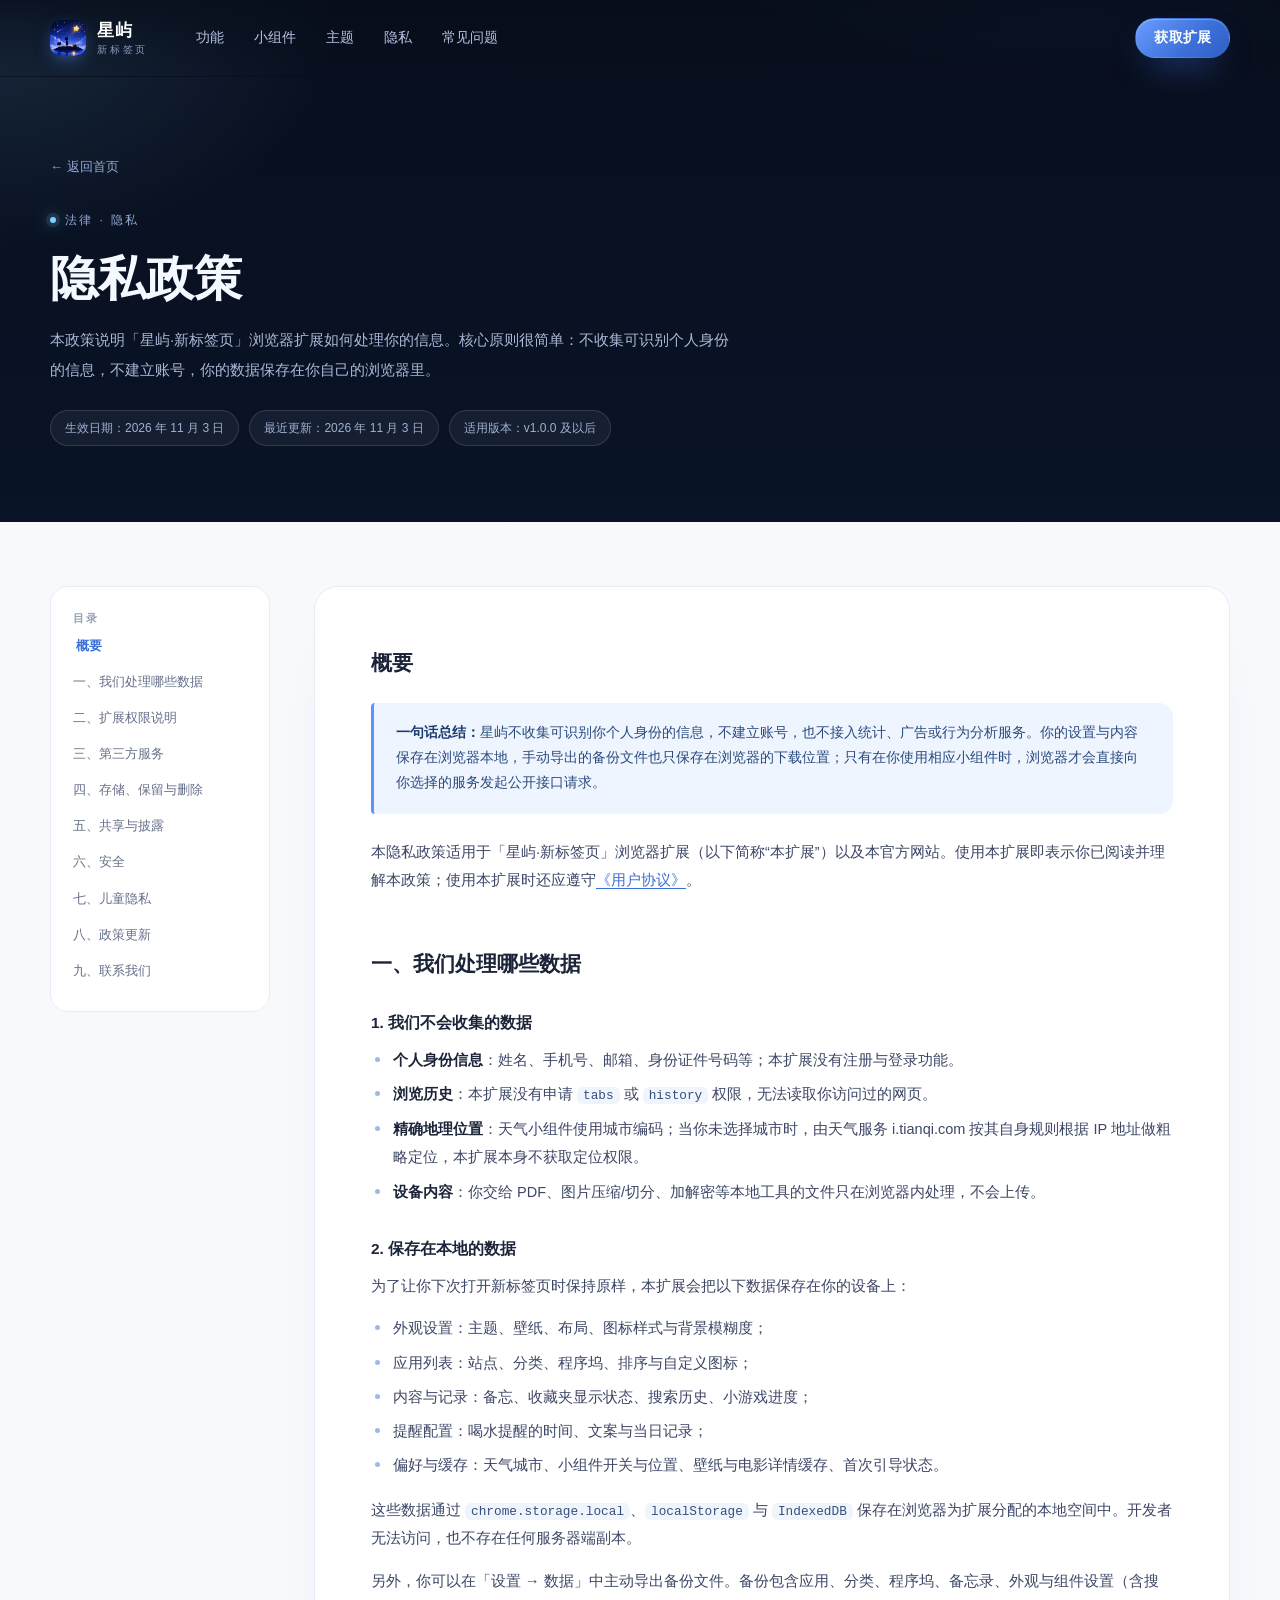
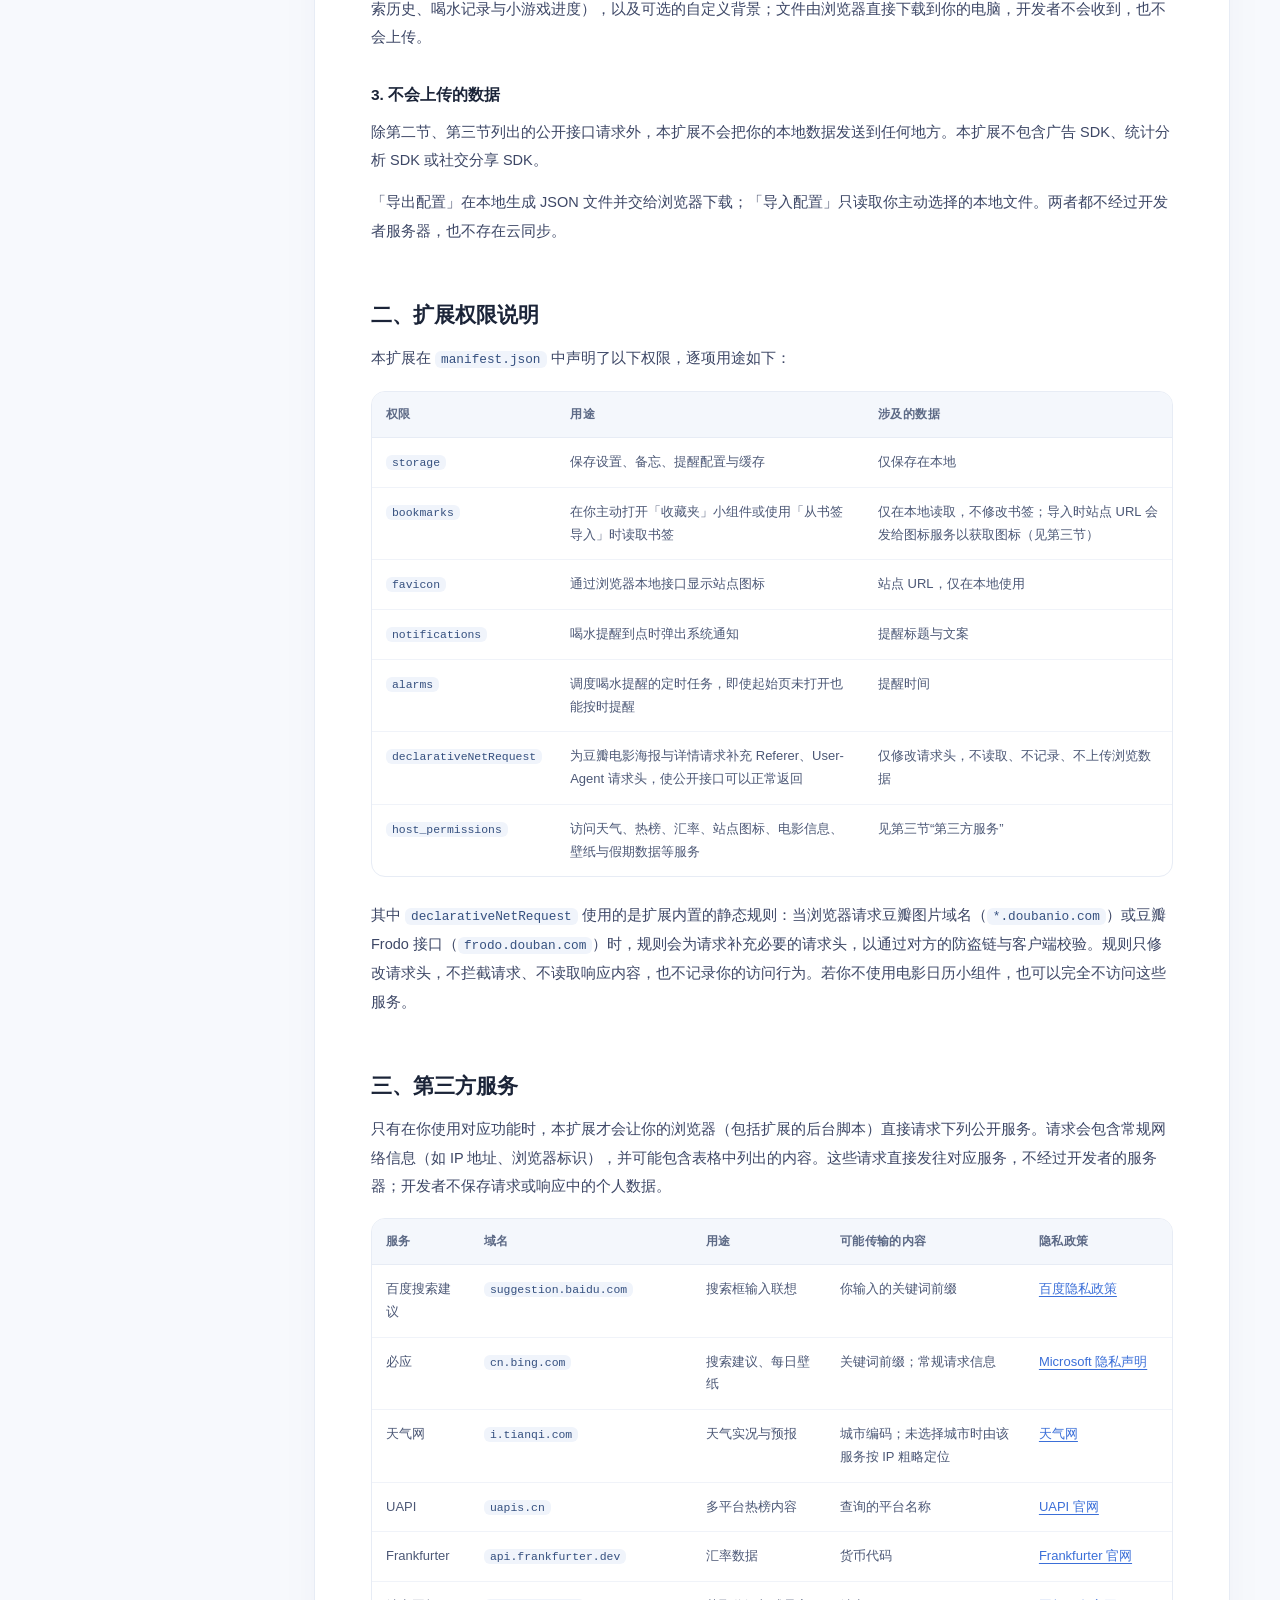
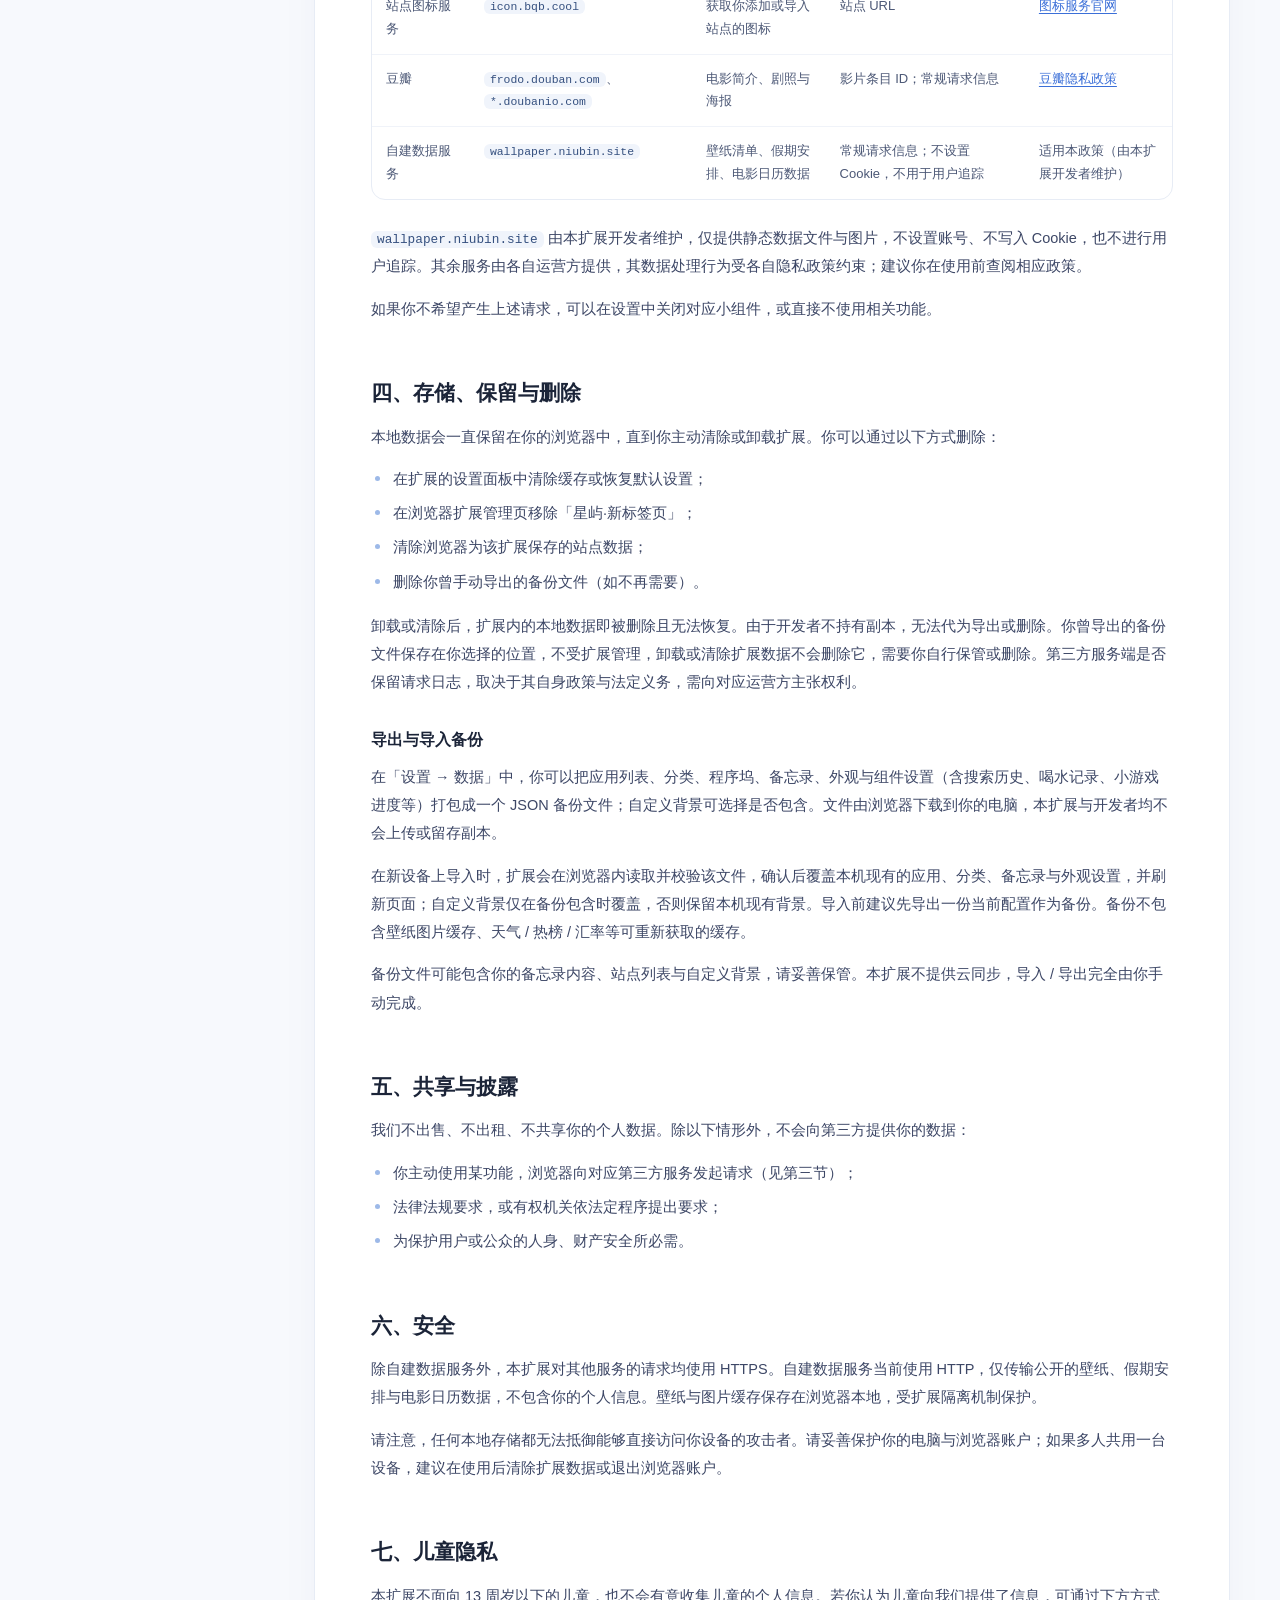
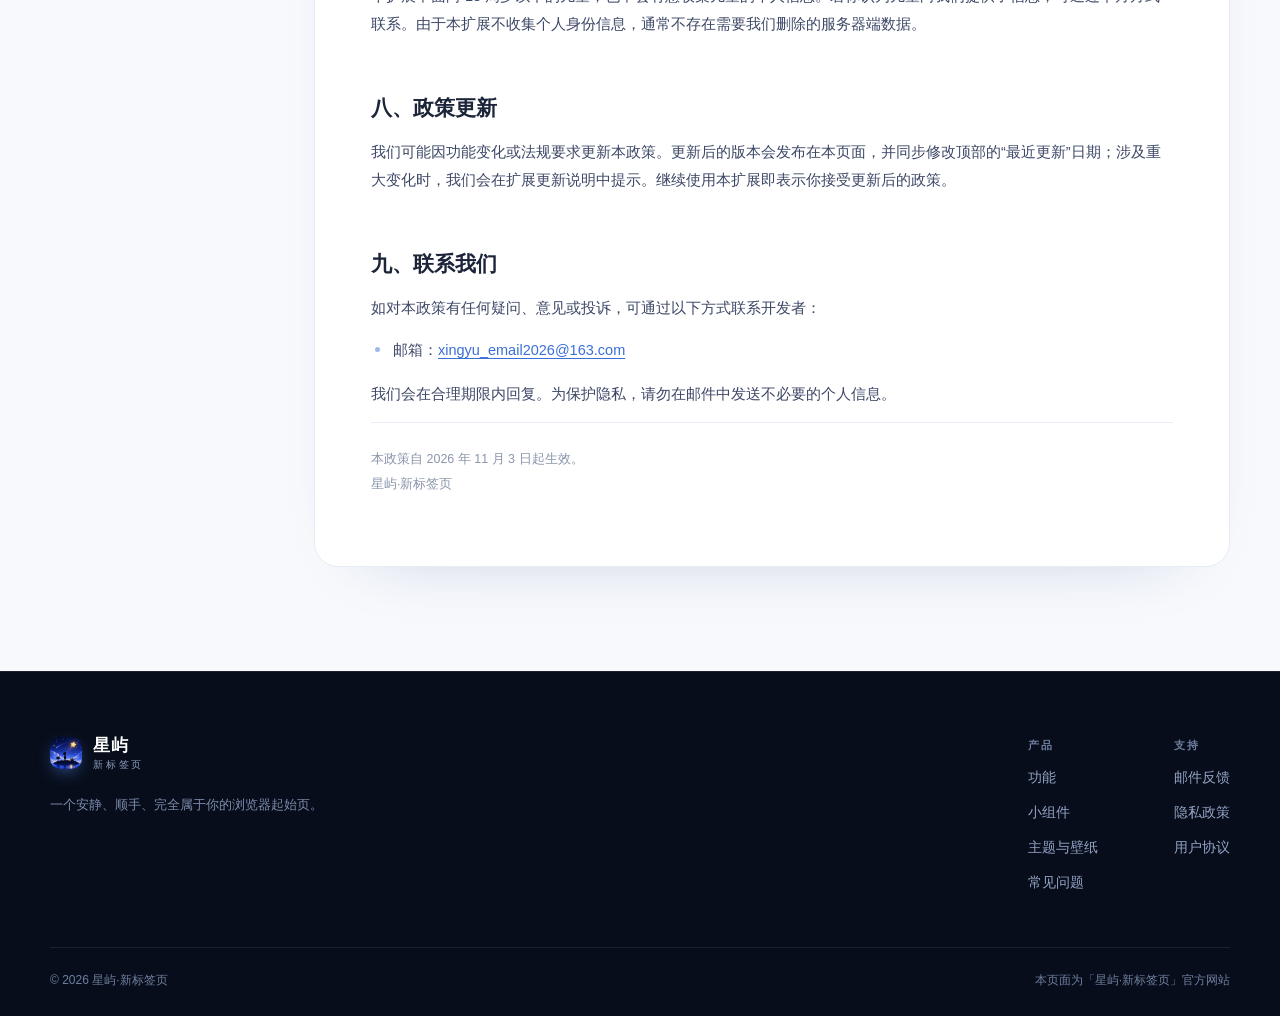
==== commit 2ade515c: "feat: 新增用户协议页 terms.html，首页与隐私政策页加入入口 Co-Authored-By: Claude Opus 4.8 (1M context) <noreply@anthropi" ====
--- a/privacy.html
+++ b/privacy.html
@@ -88,7 +88,7 @@
           <div class="callout">
             <strong>一句话总结：</strong>星屿不收集可识别你个人身份的信息，不建立账号，也不接入统计、广告或行为分析服务。你的设置与内容保存在浏览器本地，手动导出的备份文件也只保存在浏览器的下载位置；只有在你使用相应小组件时，浏览器才会直接向你选择的服务发起公开接口请求。
           </div>
-          <p>本隐私政策适用于「星屿·新标签页」浏览器扩展（以下简称“本扩展”）以及本官方网站。使用本扩展即表示你已阅读并理解本政策。</p>
+          <p>本隐私政策适用于「星屿·新标签页」浏览器扩展（以下简称“本扩展”）以及本官方网站。使用本扩展即表示你已阅读并理解本政策；使用本扩展时还应遵守<a href="terms.html">《用户协议》</a>。</p>
 
           <h2 id="data">一、我们处理哪些数据</h2>
 
@@ -330,6 +330,7 @@
           <h3>支持</h3>
           <a href="mailto:xingyu_email2026@163.com">邮件反馈</a>
           <a href="privacy.html">隐私政策</a>
+          <a href="terms.html">用户协议</a>
         </div>
       </nav>
     </div>
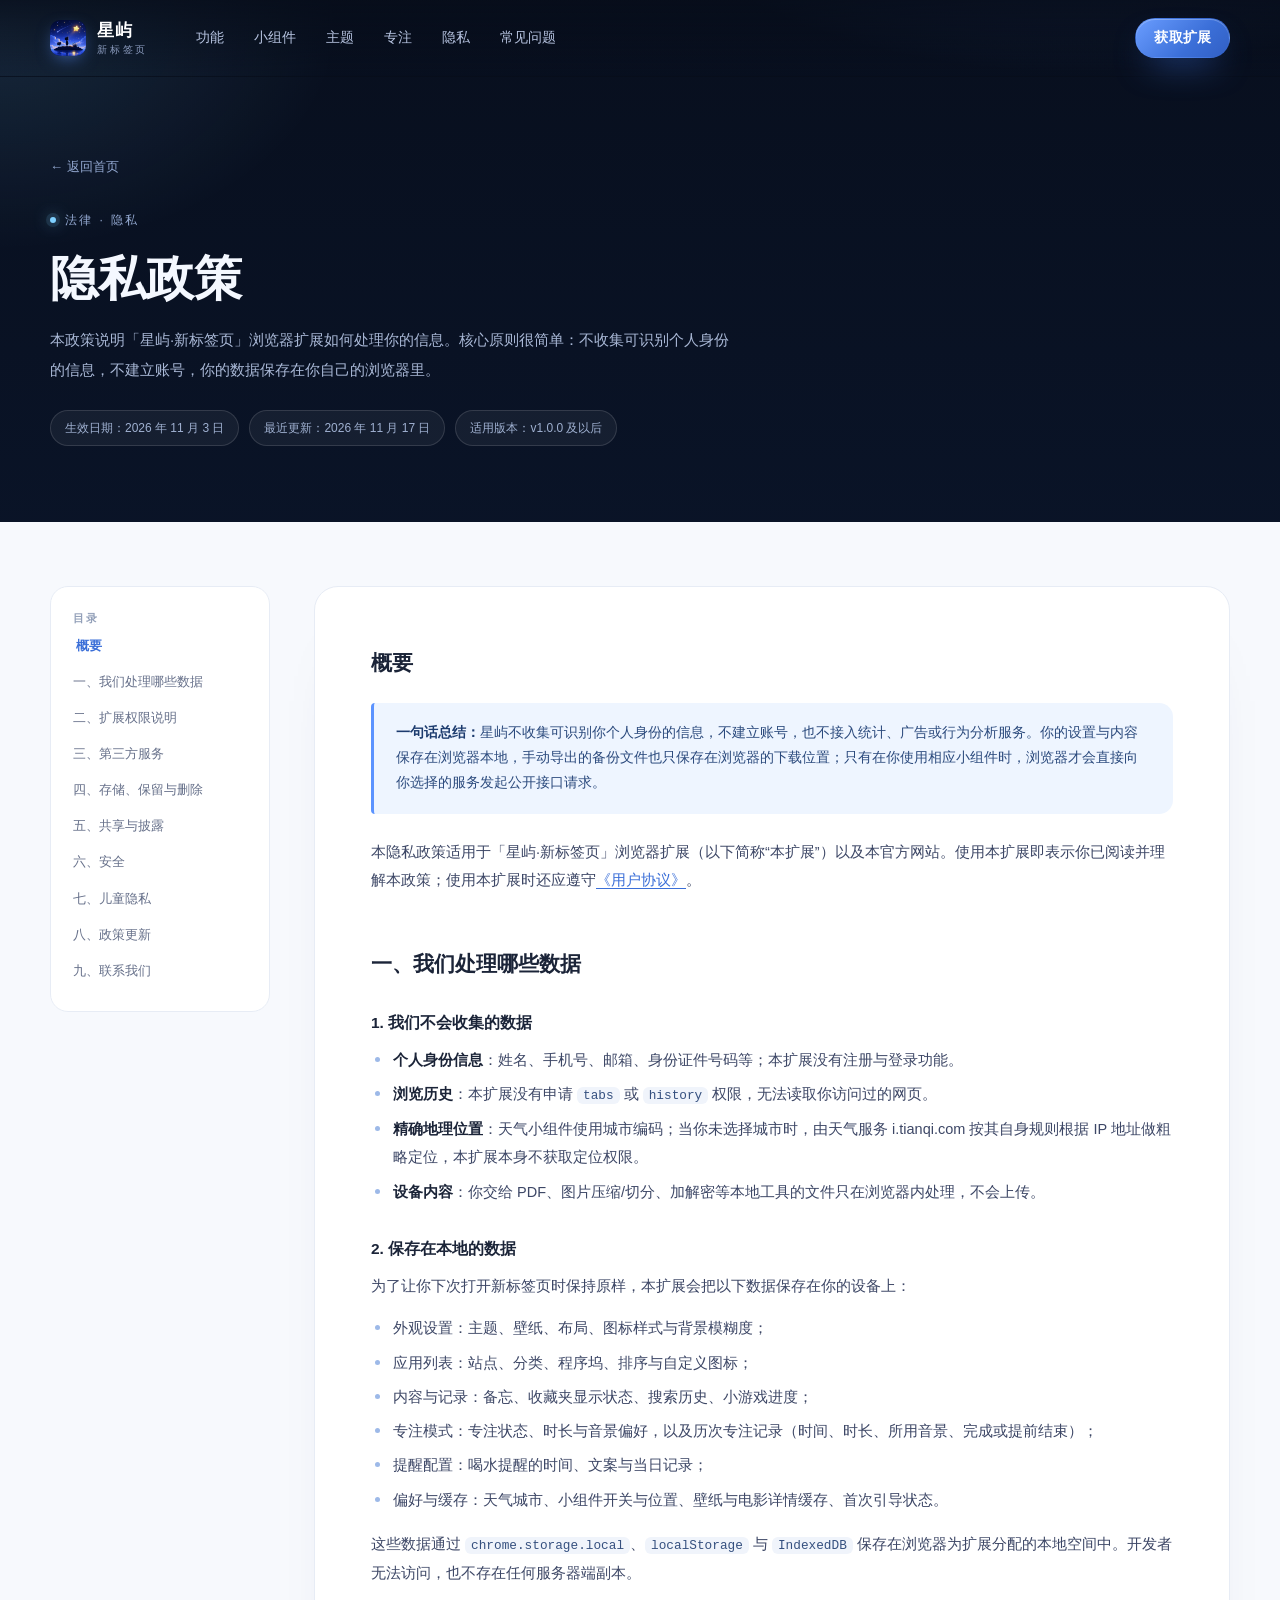
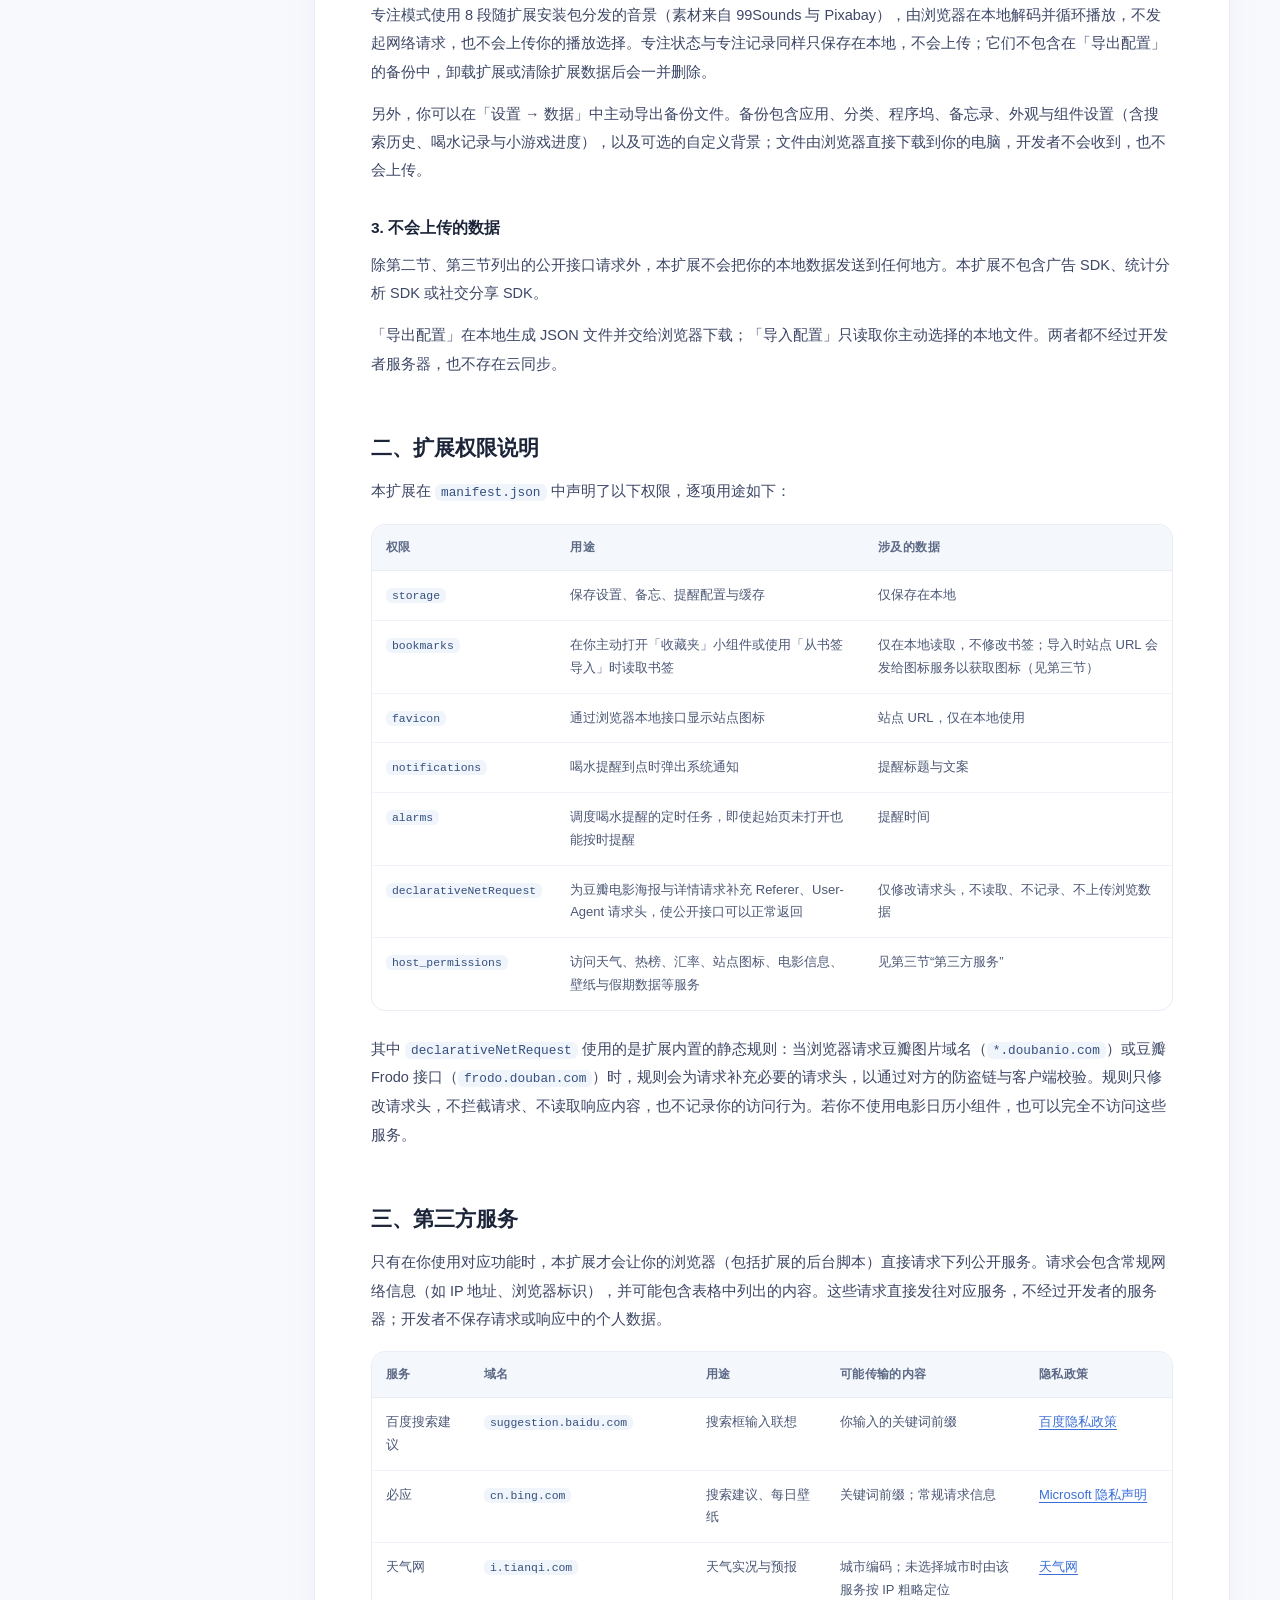
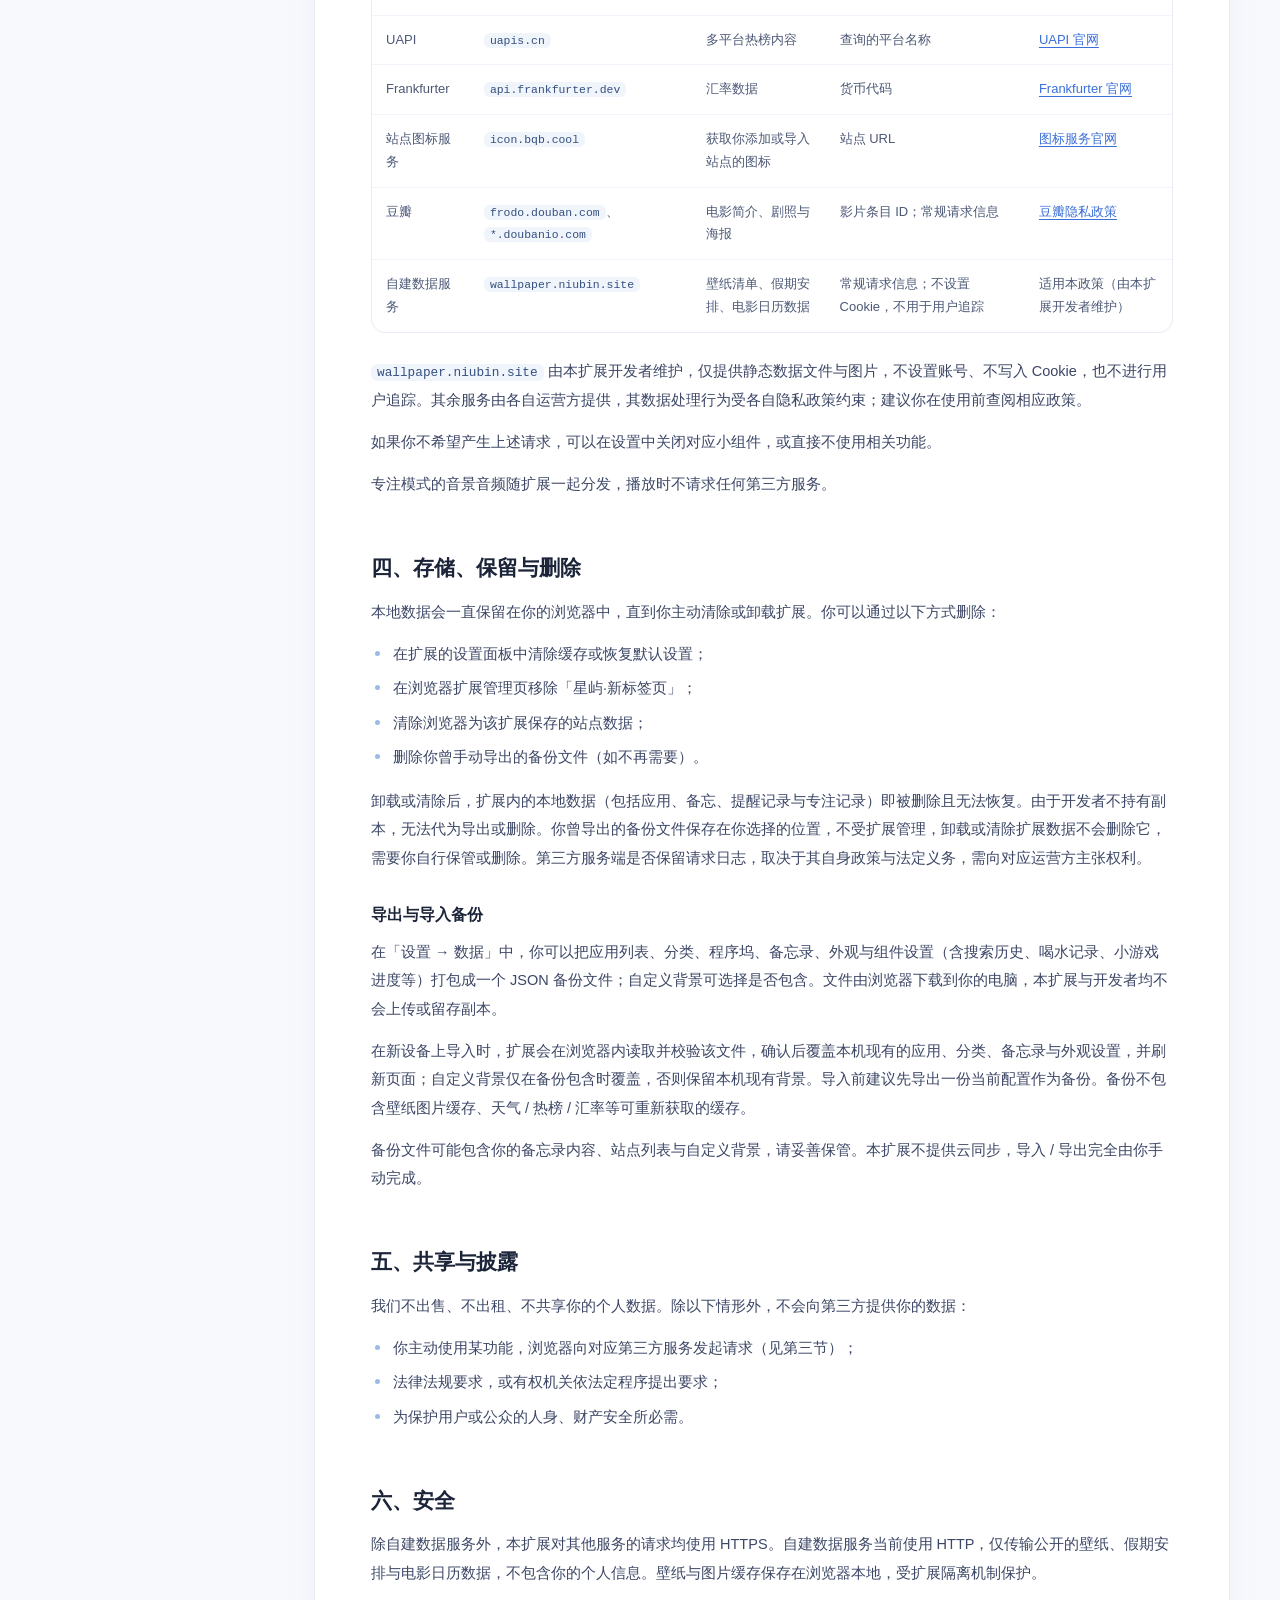
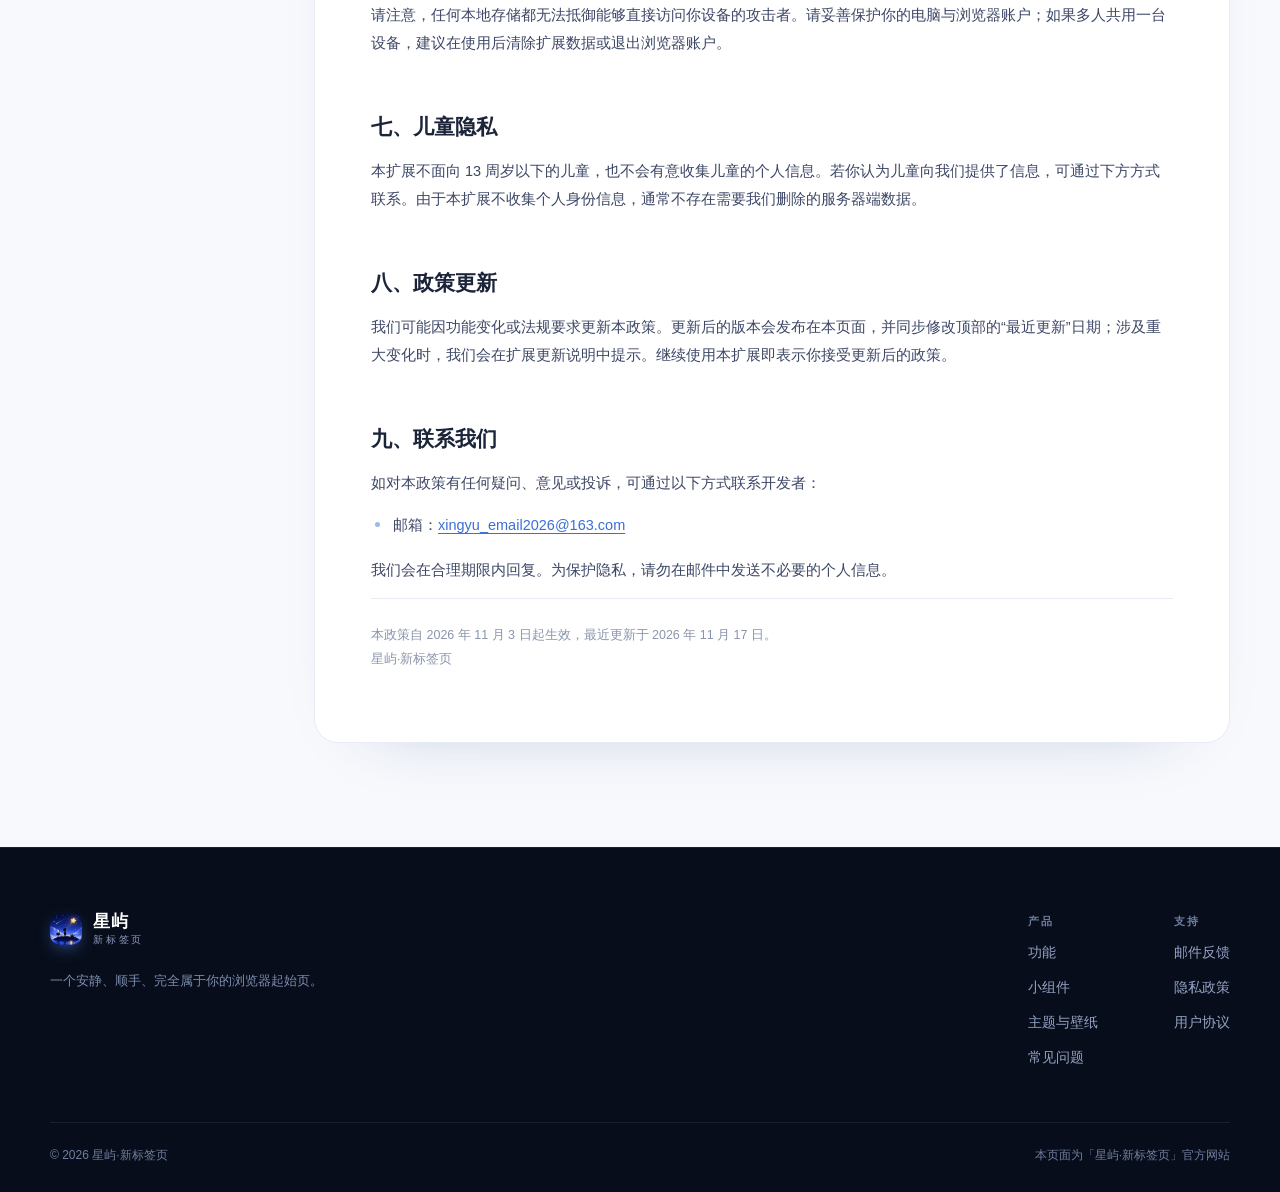
==== commit a1887e96: "feat: 添加专注说明和数据说明" ====
--- a/privacy.html
+++ b/privacy.html
@@ -34,6 +34,7 @@
         <a href="index.html#features">功能</a>
         <a href="index.html#widgets">小组件</a>
         <a href="index.html#themes">主题</a>
+        <a href="index.html#focus">专注</a>
         <a href="index.html#privacy">隐私</a>
         <a href="index.html#faq">常见问题</a>
       </nav>
@@ -59,7 +60,7 @@
         </p>
         <div class="legal-meta">
           <span>生效日期：2026 年 11 月 3 日</span>
-          <span>最近更新：2026 年 11 月 3 日</span>
+          <span>最近更新：2026 年 11 月 17 日</span>
           <span>适用版本：v1.0.0 及以后</span>
         </div>
       </div>
@@ -106,10 +107,14 @@
             <li>外观设置：主题、壁纸、布局、图标样式与背景模糊度；</li>
             <li>应用列表：站点、分类、程序坞、排序与自定义图标；</li>
             <li>内容与记录：备忘、收藏夹显示状态、搜索历史、小游戏进度；</li>
+            <li>专注模式：专注状态、时长与音景偏好，以及历次专注记录（时间、时长、所用音景、完成或提前结束）；</li>
             <li>提醒配置：喝水提醒的时间、文案与当日记录；</li>
             <li>偏好与缓存：天气城市、小组件开关与位置、壁纸与电影详情缓存、首次引导状态。</li>
           </ul>
           <p>这些数据通过 <code>chrome.storage.local</code>、<code>localStorage</code> 与 <code>IndexedDB</code> 保存在浏览器为扩展分配的本地空间中。开发者无法访问，也不存在任何服务器端副本。</p>
+          <p>
+            专注模式使用 8 段随扩展安装包分发的音景（素材来自 99Sounds 与 Pixabay），由浏览器在本地解码并循环播放，不发起网络请求，也不会上传你的播放选择。专注状态与专注记录同样只保存在本地，不会上传；它们不包含在「导出配置」的备份中，卸载扩展或清除扩展数据后会一并删除。
+          </p>
           <p>
             另外，你可以在「设置 → 数据」中主动导出备份文件。备份包含应用、分类、程序坞、备忘录、外观与组件设置（含搜索历史、喝水记录与小游戏进度），以及可选的自定义背景；文件由浏览器直接下载到你的电脑，开发者不会收到，也不会上传。
           </p>
@@ -245,6 +250,7 @@
             <code>wallpaper.niubin.site</code> 由本扩展开发者维护，仅提供静态数据文件与图片，不设置账号、不写入 Cookie，也不进行用户追踪。其余服务由各自运营方提供，其数据处理行为受各自隐私政策约束；建议你在使用前查阅相应政策。
           </p>
           <p>如果你不希望产生上述请求，可以在设置中关闭对应小组件，或直接不使用相关功能。</p>
+          <p>专注模式的音景音频随扩展一起分发，播放时不请求任何第三方服务。</p>
 
           <h2 id="storage">四、存储、保留与删除</h2>
           <p>本地数据会一直保留在你的浏览器中，直到你主动清除或卸载扩展。你可以通过以下方式删除：</p>
@@ -255,7 +261,7 @@
             <li>删除你曾手动导出的备份文件（如不再需要）。</li>
           </ul>
           <p>
-            卸载或清除后，扩展内的本地数据即被删除且无法恢复。由于开发者不持有副本，无法代为导出或删除。你曾导出的备份文件保存在你选择的位置，不受扩展管理，卸载或清除扩展数据不会删除它，需要你自行保管或删除。第三方服务端是否保留请求日志，取决于其自身政策与法定义务，需向对应运营方主张权利。
+            卸载或清除后，扩展内的本地数据（包括应用、备忘、提醒记录与专注记录）即被删除且无法恢复。由于开发者不持有副本，无法代为导出或删除。你曾导出的备份文件保存在你选择的位置，不受扩展管理，卸载或清除扩展数据不会删除它，需要你自行保管或删除。第三方服务端是否保留请求日志，取决于其自身政策与法定义务，需向对应运营方主张权利。
           </p>
 
           <h3>导出与导入备份</h3>
@@ -302,7 +308,7 @@
           </ul>
           <p>我们会在合理期限内回复。为保护隐私，请勿在邮件中发送不必要的个人信息。</p>
 
-          <p class="legal-foot">本政策自 2026 年 11 月 3 日起生效。<br />星屿·新标签页</p>
+          <p class="legal-foot">本政策自 2026 年 11 月 3 日起生效，最近更新于 2026 年 11 月 17 日。<br />星屿·新标签页</p>
         </article>
       </div>
     </section>
--- a/assets/css/site.css
+++ b/assets/css/site.css
@@ -1330,6 +1330,128 @@
   stroke-width: 2.6;
 }
 
+/* ---------- 专注 ---------- */
+
+.focus {
+  position: relative;
+  overflow: hidden;
+  color: #fff;
+  background:
+    radial-gradient(820px 480px at 12% 0%, rgba(91, 147, 255, 0.22), transparent 62%),
+    radial-gradient(680px 440px at 96% 72%, rgba(155, 140, 255, 0.16), transparent 64%),
+    linear-gradient(180deg, #080f1e, #0b1730 55%, #080f1e);
+}
+
+.focus::before {
+  content: "";
+  position: absolute;
+  inset: 0;
+  z-index: 0;
+  background-image: radial-gradient(rgba(255, 255, 255, 0.2) 1px, transparent 1px);
+  background-size: 34px 34px;
+  opacity: 0.09;
+  mask-image: radial-gradient(circle at 50% 0%, #000, transparent 70%);
+  -webkit-mask-image: radial-gradient(circle at 50% 0%, #000, transparent 70%);
+  pointer-events: none;
+}
+
+.focus .wrap {
+  position: relative;
+  z-index: 1;
+}
+
+.focus .section-head h2 {
+  color: #f4f8ff;
+}
+
+.focus .section-lead {
+  color: #a6b5d4;
+}
+
+.focus-panel {
+  background: rgba(255, 255, 255, 0.045);
+  border-color: rgba(255, 255, 255, 0.1);
+  box-shadow: 0 30px 70px -40px rgba(0, 0, 0, 0.6);
+}
+
+.focus-panel .widget:hover {
+  background: rgba(255, 255, 255, 0.06);
+}
+
+.focus-panel .widget-icon {
+  font-size: 19px;
+  line-height: 1;
+  color: #cfe2ff;
+  background: rgba(127, 208, 255, 0.12);
+  border-color: rgba(127, 208, 255, 0.2);
+}
+
+.focus-panel .widget h3 {
+  color: #f4f8ff;
+}
+
+.focus-panel .widget p {
+  color: #a6b5d4;
+}
+
+.focus .theme-notes span {
+  background: rgba(255, 255, 255, 0.05);
+  border-color: rgba(255, 255, 255, 0.1);
+  color: #b7c5e2;
+}
+
+.focus-notes {
+  display: grid;
+  grid-template-columns: repeat(2, minmax(0, 1fr));
+  gap: 22px;
+  margin-top: 22px;
+}
+
+.focus-note {
+  display: flex;
+  gap: 16px;
+  padding: 26px 28px;
+  border-radius: 20px;
+  background: rgba(255, 255, 255, 0.045);
+  border: 1px solid rgba(255, 255, 255, 0.1);
+}
+
+.focus-note-icon {
+  width: 42px;
+  height: 42px;
+  flex: none;
+  border-radius: 13px;
+  display: grid;
+  place-items: center;
+  font-size: 20px;
+  line-height: 1;
+  background: rgba(127, 208, 255, 0.12);
+  border: 1px solid rgba(127, 208, 255, 0.2);
+}
+
+.focus-note h3 {
+  font-size: 15px;
+  font-weight: 650;
+  color: #f4f8ff;
+}
+
+.focus-note p {
+  margin-top: 6px;
+  font-size: 13px;
+  line-height: 1.85;
+  color: #a6b5d4;
+}
+
+.focus-note a {
+  color: #8fc2ff;
+  text-decoration: underline;
+  text-underline-offset: 3px;
+}
+
+.focus-note a:hover {
+  color: #cfe2ff;
+}
+
 /* ---------- 隐私 ---------- */
 
 .privacy-band {
@@ -2138,6 +2260,10 @@
     padding: 10px;
   }
 
+  .focus-notes {
+    grid-template-columns: minmax(0, 1fr);
+  }
+
   .privacy-band {
     grid-template-columns: 1fr;
     gap: 38px;
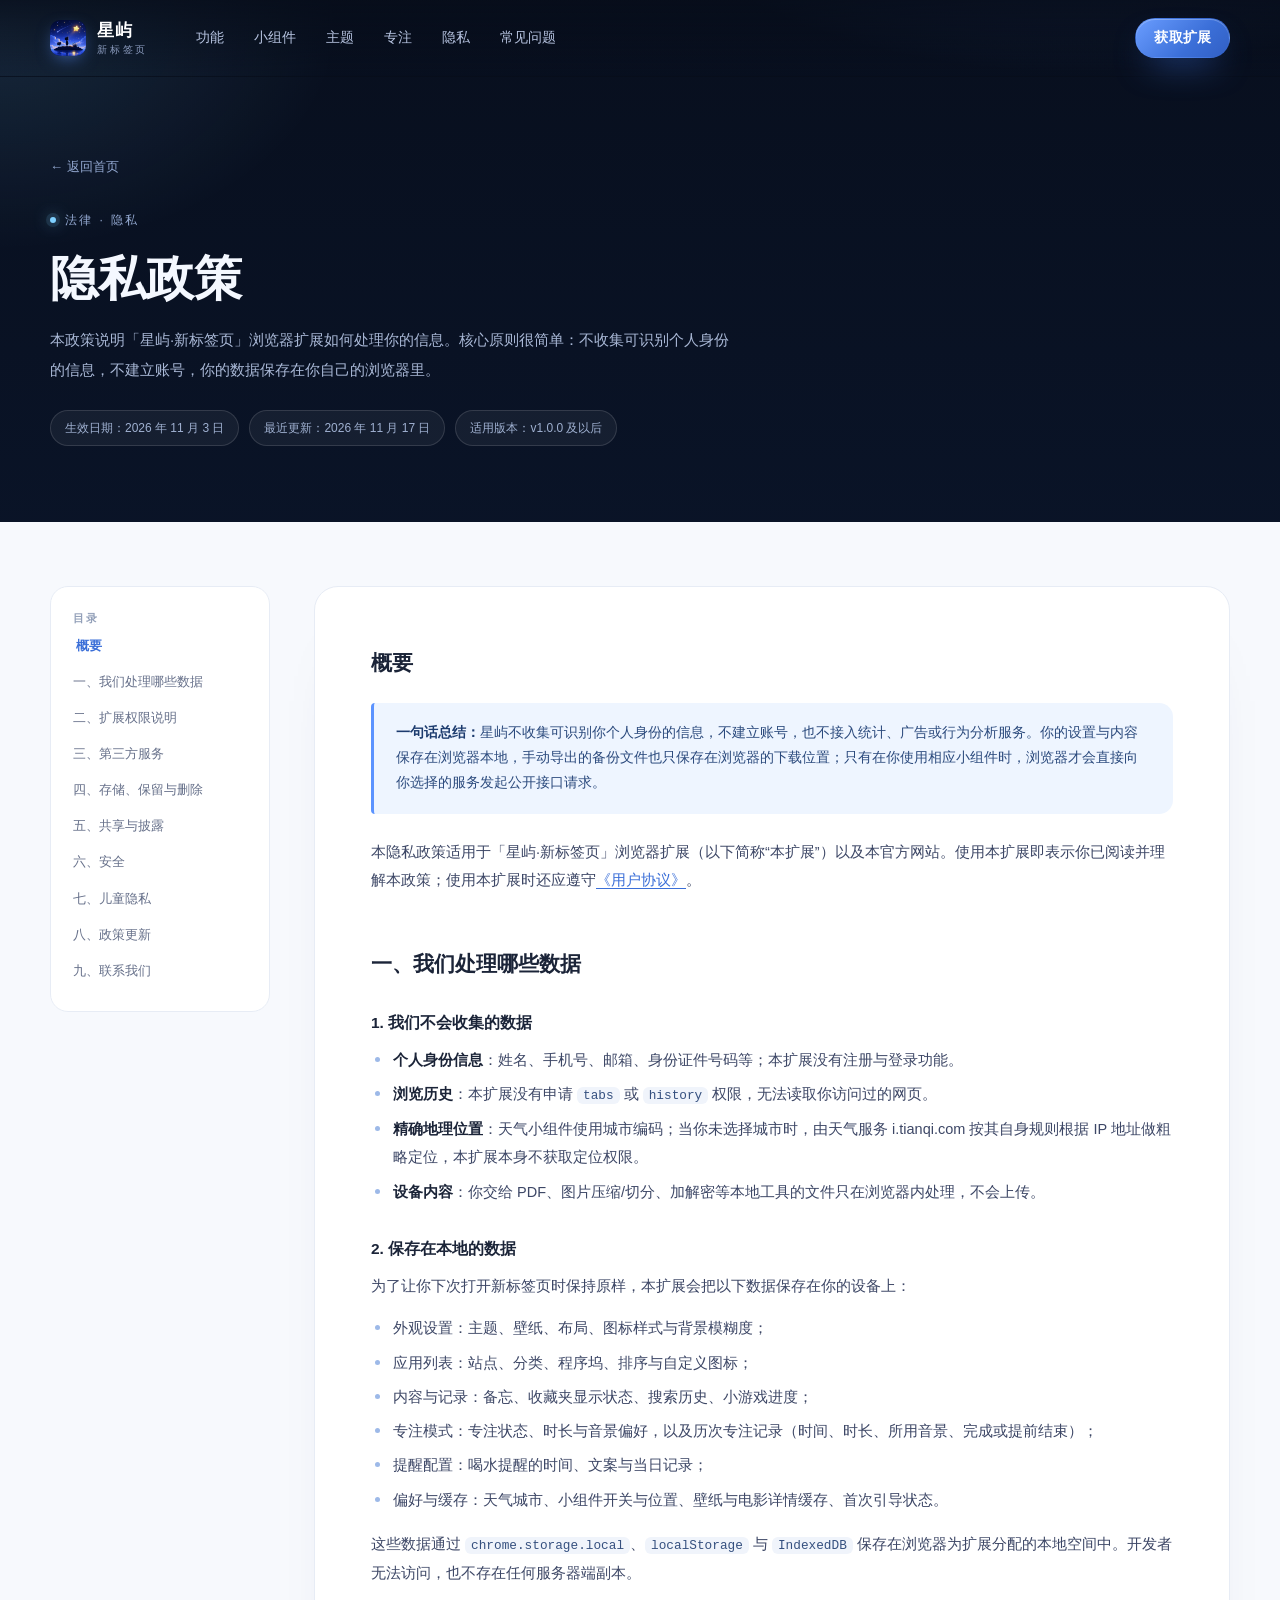
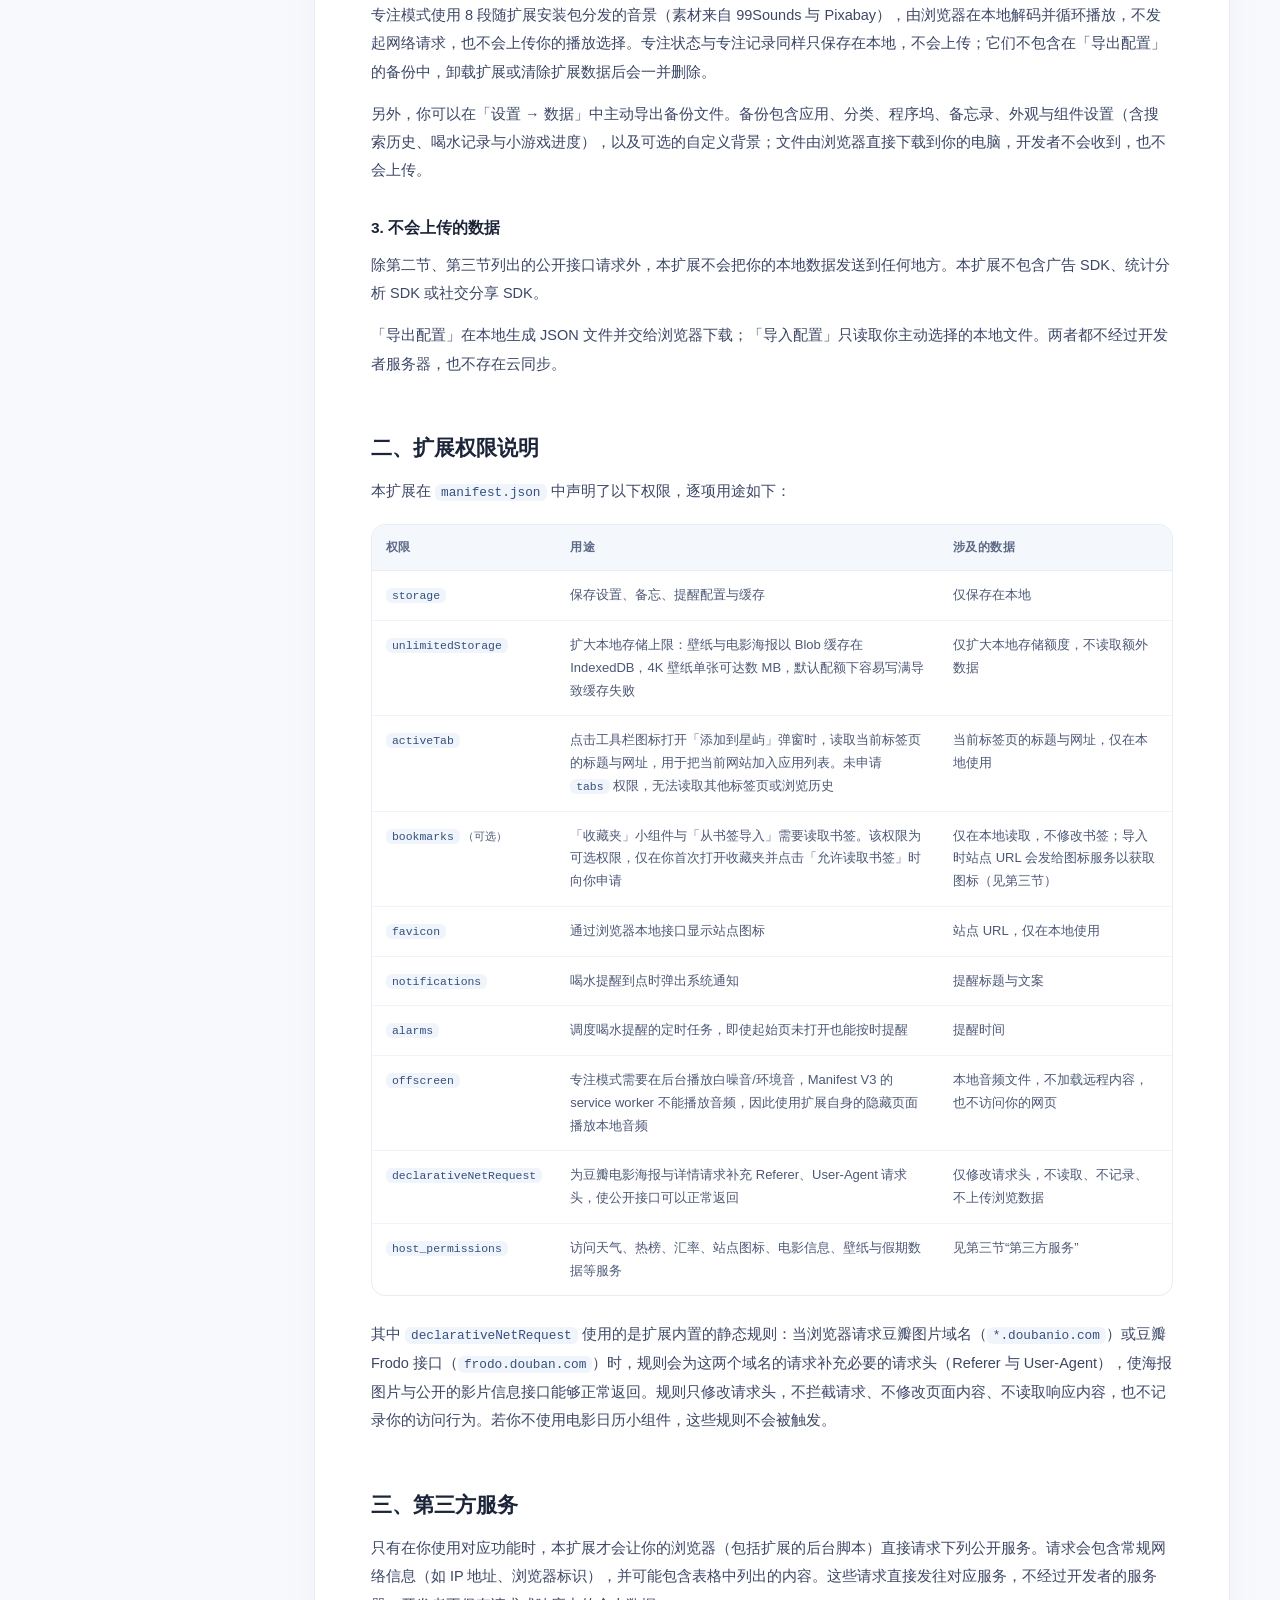
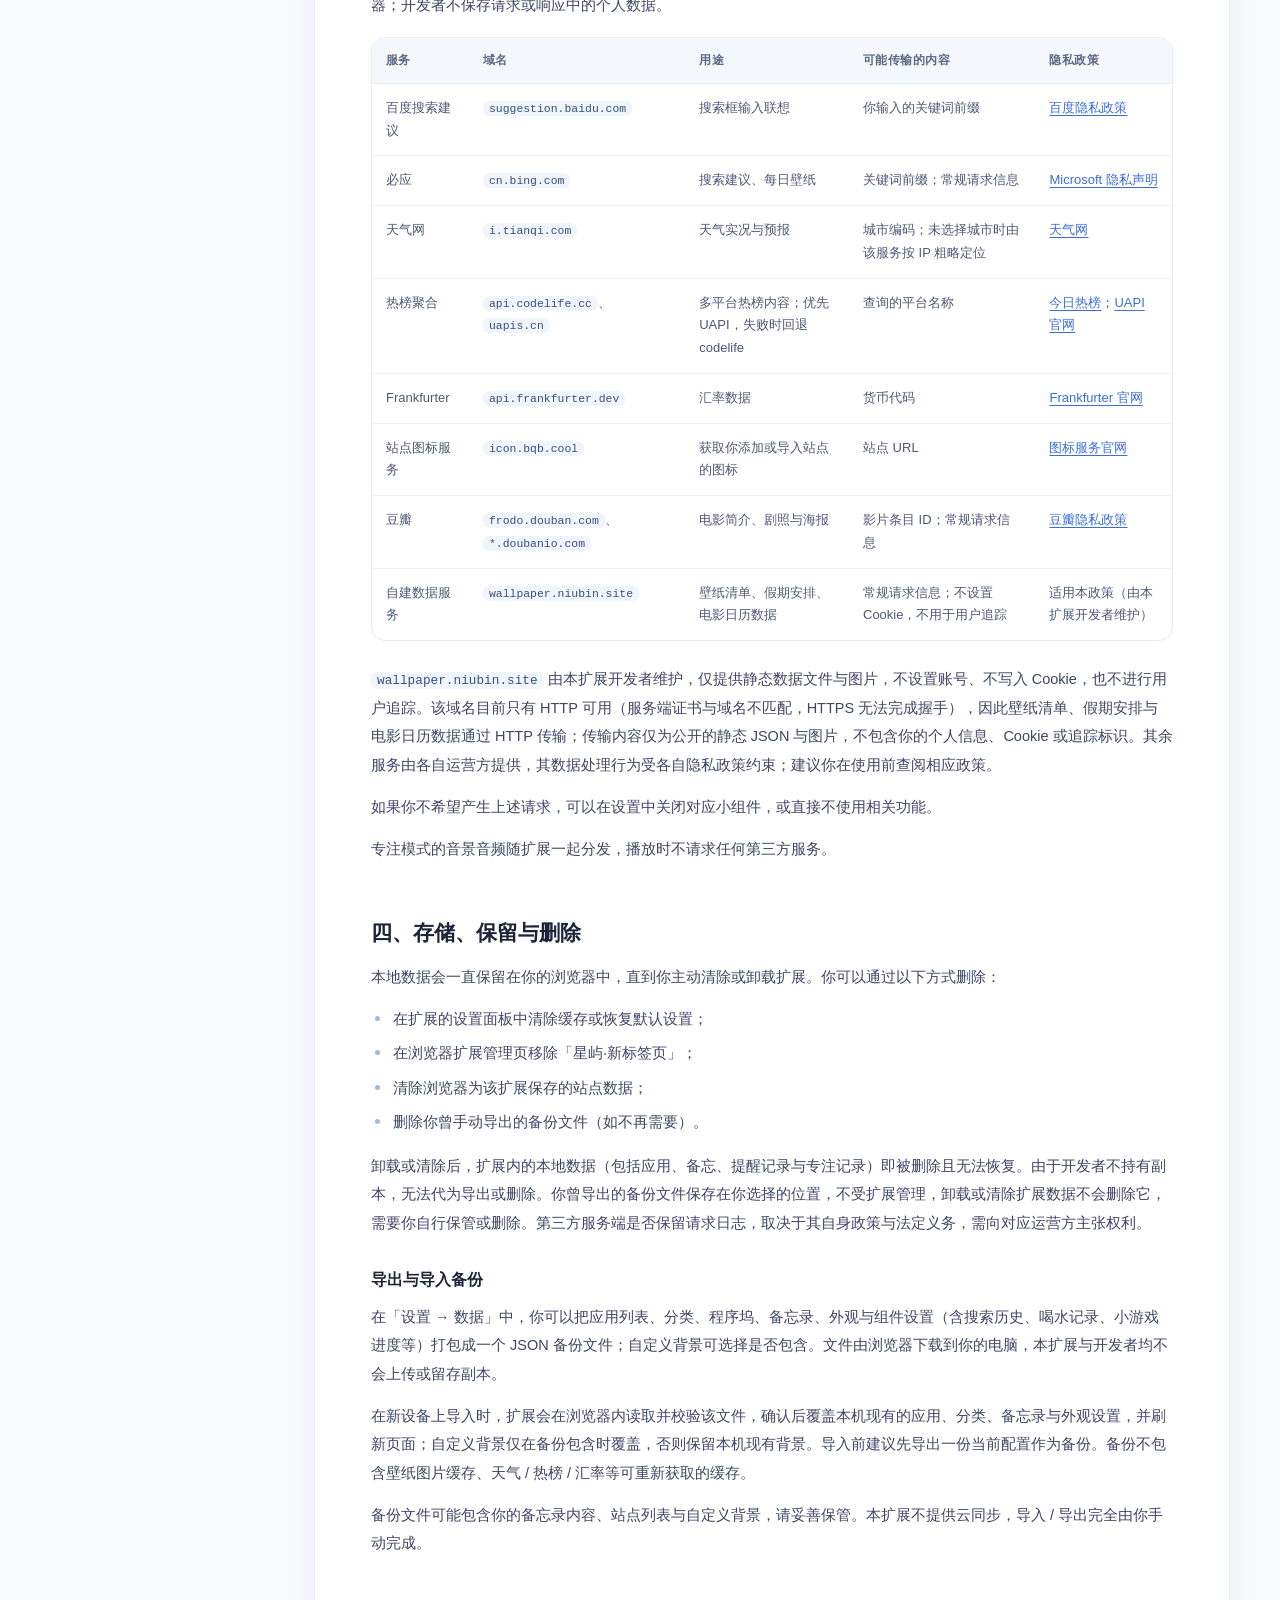
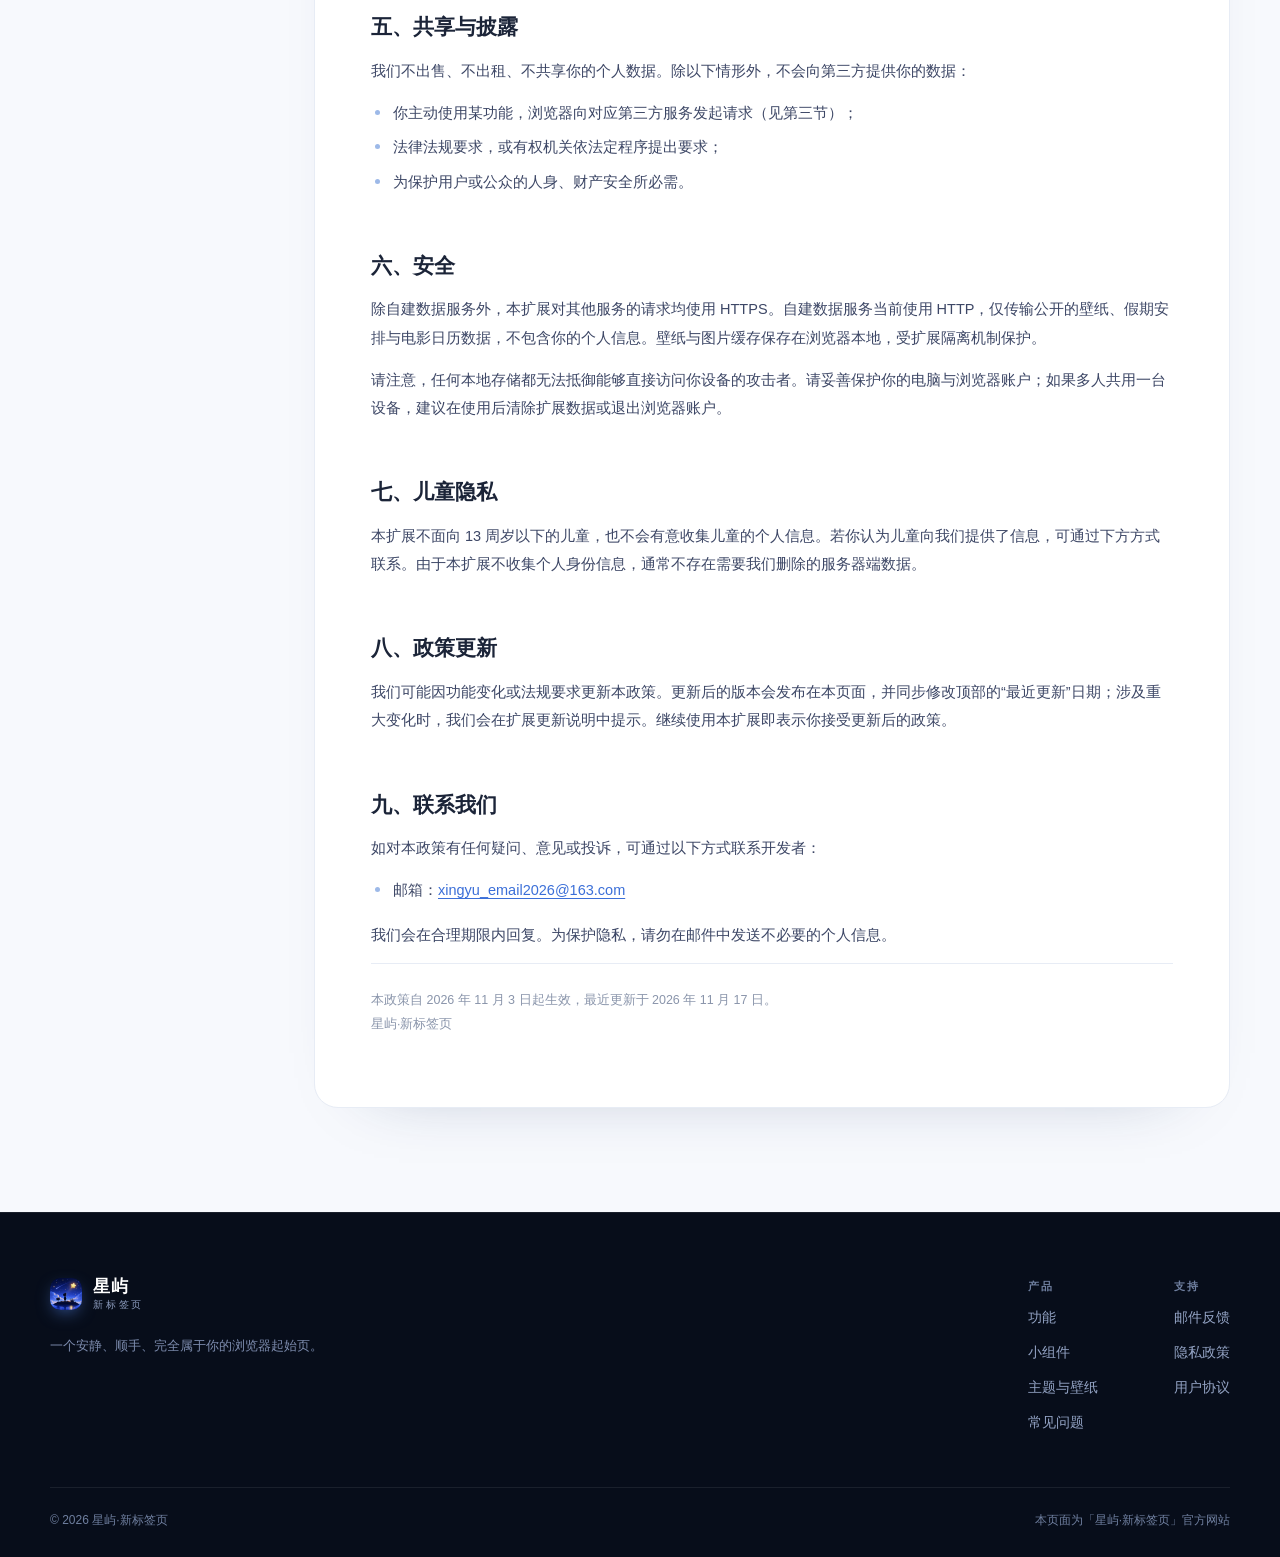
==== commit 4345ebdf: "feat: 添加权限说明" ====
--- a/privacy.html
+++ b/privacy.html
@@ -138,8 +138,18 @@
                   <td>仅保存在本地</td>
                 </tr>
                 <tr>
-                  <td><code>bookmarks</code></td>
-                  <td>在你主动打开「收藏夹」小组件或使用「从书签导入」时读取书签</td>
+                  <td><code>unlimitedStorage</code></td>
+                  <td>扩大本地存储上限：壁纸与电影海报以 Blob 缓存在 IndexedDB，4K 壁纸单张可达数 MB，默认配额下容易写满导致缓存失败</td>
+                  <td>仅扩大本地存储额度，不读取额外数据</td>
+                </tr>
+                <tr>
+                  <td><code>activeTab</code></td>
+                  <td>点击工具栏图标打开「添加到星屿」弹窗时，读取当前标签页的标题与网址，用于把当前网站加入应用列表。未申请 <code>tabs</code> 权限，无法读取其他标签页或浏览历史</td>
+                  <td>当前标签页的标题与网址，仅在本地使用</td>
+                </tr>
+                <tr>
+                  <td><code>bookmarks</code> <small>（可选）</small></td>
+                  <td>「收藏夹」小组件与「从书签导入」需要读取书签。该权限为可选权限，仅在你首次打开收藏夹并点击「允许读取书签」时向你申请</td>
                   <td>仅在本地读取，不修改书签；导入时站点 URL 会发给图标服务以获取图标（见第三节）</td>
                 </tr>
                 <tr>
@@ -158,6 +168,11 @@
                   <td>提醒时间</td>
                 </tr>
                 <tr>
+                  <td><code>offscreen</code></td>
+                  <td>专注模式需要在后台播放白噪音/环境音，Manifest V3 的 service worker 不能播放音频，因此使用扩展自身的隐藏页面播放本地音频</td>
+                  <td>本地音频文件，不加载远程内容，也不访问你的网页</td>
+                </tr>
+                <tr>
                   <td><code>declarativeNetRequest</code></td>
                   <td>为豆瓣电影海报与详情请求补充 Referer、User-Agent 请求头，使公开接口可以正常返回</td>
                   <td>仅修改请求头，不读取、不记录、不上传浏览数据</td>
@@ -172,7 +187,7 @@
           </div>
 
           <p>
-            其中 <code>declarativeNetRequest</code> 使用的是扩展内置的静态规则：当浏览器请求豆瓣图片域名（<code>*.doubanio.com</code>）或豆瓣 Frodo 接口（<code>frodo.douban.com</code>）时，规则会为请求补充必要的请求头，以通过对方的防盗链与客户端校验。规则只修改请求头，不拦截请求、不读取响应内容，也不记录你的访问行为。若你不使用电影日历小组件，也可以完全不访问这些服务。
+            其中 <code>declarativeNetRequest</code> 使用的是扩展内置的静态规则：当浏览器请求豆瓣图片域名（<code>*.doubanio.com</code>）或豆瓣 Frodo 接口（<code>frodo.douban.com</code>）时，规则会为这两个域名的请求补充必要的请求头（Referer 与 User-Agent），使海报图片与公开的影片信息接口能够正常返回。规则只修改请求头，不拦截请求、不修改页面内容、不读取响应内容，也不记录你的访问行为。若你不使用电影日历小组件，这些规则不会被触发。
           </p>
 
           <h2 id="third-party">三、第三方服务</h2>
@@ -208,11 +223,11 @@
                   <td><a href="https://www.tianqi.com/" target="_blank" rel="noopener">天气网</a></td>
                 </tr>
                 <tr>
-                  <td>UAPI</td>
-                  <td><code>uapis.cn</code></td>
-                  <td>多平台热榜内容</td>
+                  <td>热榜聚合</td>
+                  <td><code>api.codelife.cc</code>、<code>uapis.cn</code></td>
+                  <td>多平台热榜内容；优先 UAPI，失败时回退 codelife</td>
                   <td>查询的平台名称</td>
-                  <td><a href="https://uapis.cn/" target="_blank" rel="noopener">UAPI 官网</a></td>
+                  <td><a href="https://codelife.cc/" target="_blank" rel="noopener">今日热榜</a>；<a href="https://uapis.cn/" target="_blank" rel="noopener">UAPI 官网</a></td>
                 </tr>
                 <tr>
                   <td>Frankfurter</td>
@@ -247,7 +262,7 @@
           </div>
 
           <p>
-            <code>wallpaper.niubin.site</code> 由本扩展开发者维护，仅提供静态数据文件与图片，不设置账号、不写入 Cookie，也不进行用户追踪。其余服务由各自运营方提供，其数据处理行为受各自隐私政策约束；建议你在使用前查阅相应政策。
+            <code>wallpaper.niubin.site</code> 由本扩展开发者维护，仅提供静态数据文件与图片，不设置账号、不写入 Cookie，也不进行用户追踪。该域名目前只有 HTTP 可用（服务端证书与域名不匹配，HTTPS 无法完成握手），因此壁纸清单、假期安排与电影日历数据通过 HTTP 传输；传输内容仅为公开的静态 JSON 与图片，不包含你的个人信息、Cookie 或追踪标识。其余服务由各自运营方提供，其数据处理行为受各自隐私政策约束；建议你在使用前查阅相应政策。
           </p>
           <p>如果你不希望产生上述请求，可以在设置中关闭对应小组件，或直接不使用相关功能。</p>
           <p>专注模式的音景音频随扩展一起分发，播放时不请求任何第三方服务。</p>
